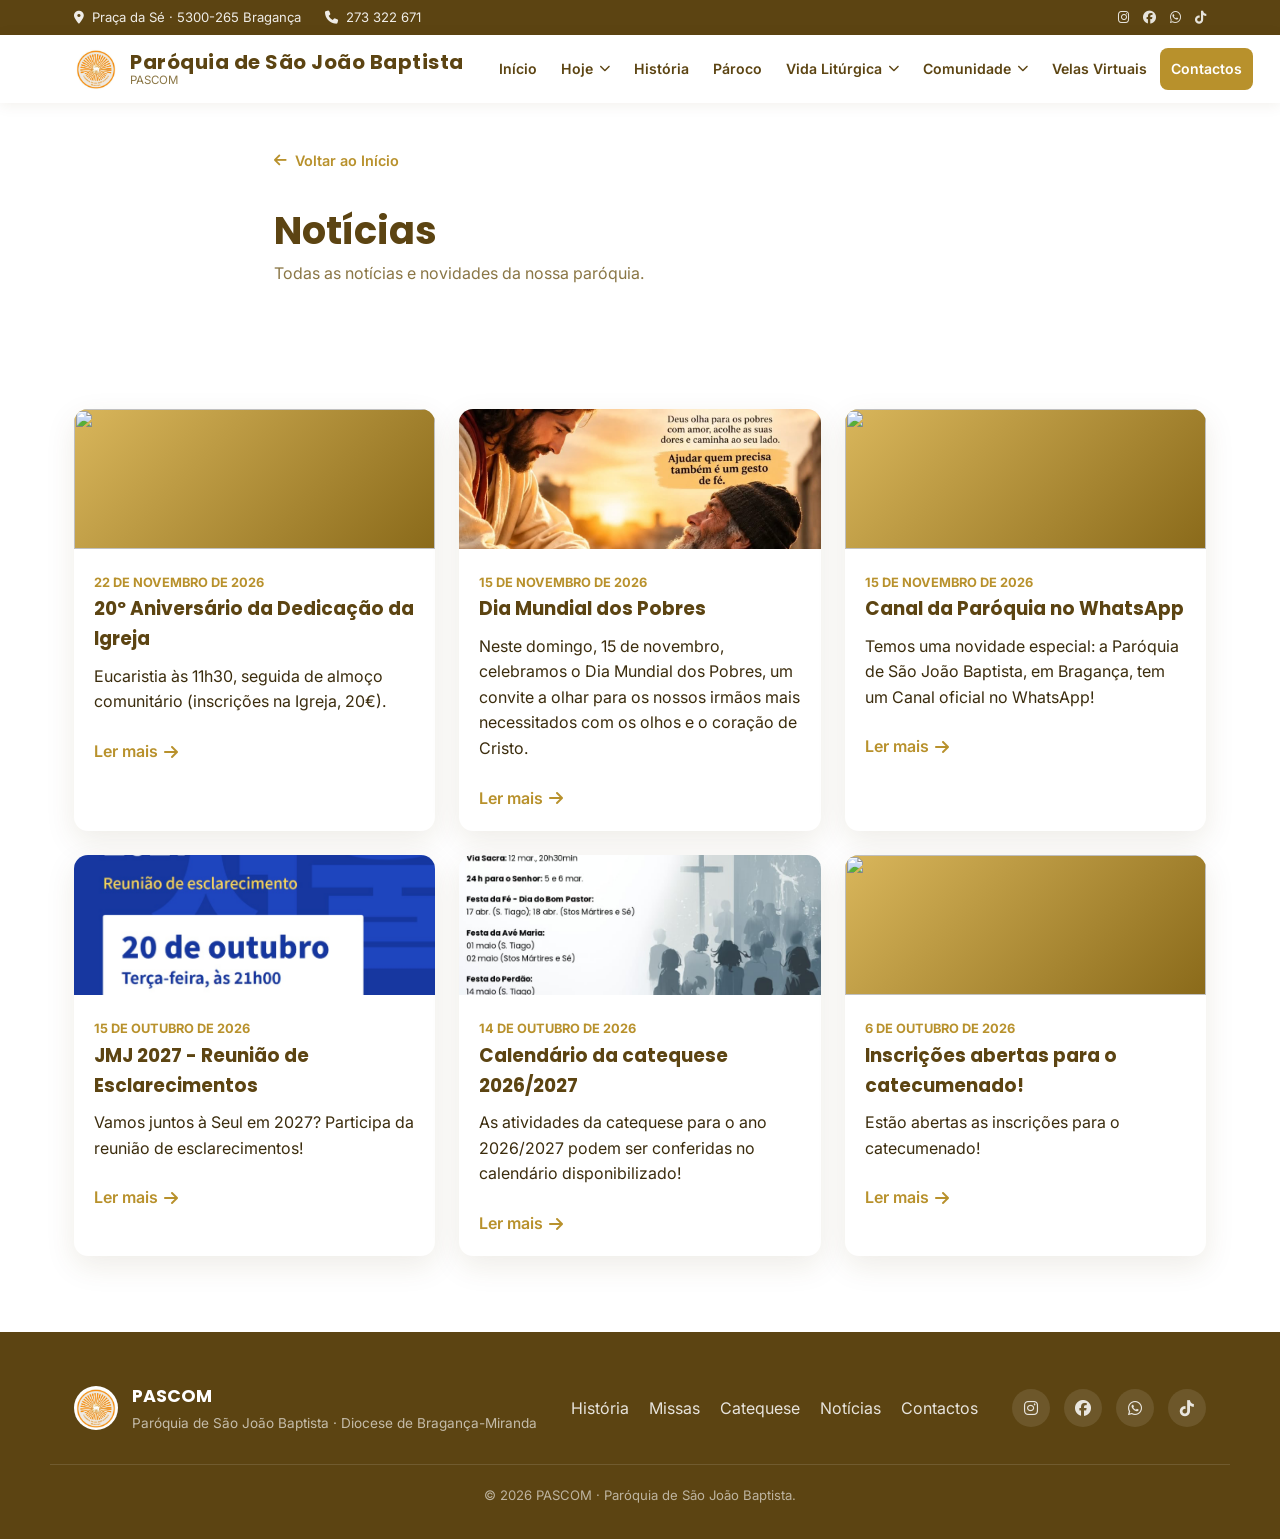
==== noticias/index.html @ c81cc179 "Publicar notícias" ====
<!DOCTYPE html>
<html lang="pt-PT">
<head>
<meta charset="UTF-8">
<meta name="viewport" content="width=device-width, initial-scale=1.0">
<title>Notícias &middot; Paróquia de São João Baptista</title>
<meta name="description" content="Todas as notícias e novidades da Paróquia de São João Baptista.">
<link rel="icon" href="../assets/img/logo-paroquia.jpg" type="image/jpeg">
<link rel="preconnect" href="https://fonts.googleapis.com">
<link href="https://fonts.googleapis.com/css2?family=Poppins:wght@500;600;700;800&family=Inter:wght@400;500;600;700&display=swap" rel="stylesheet">
<link rel="stylesheet" href="https://cdnjs.cloudflare.com/ajax/libs/font-awesome/6.5.2/css/all.min.css">
<link rel="stylesheet" href="../css/style.css">
</head>
<body>

<!-- ================= TOPBAR ================= -->
<div class="topbar">
  <div class="container topbar-inner">
    <div class="topbar-info">
      <span><i class="fa-solid fa-location-dot"></i> Praça da Sé &middot; 5300-265 Bragança</span>
      <span><i class="fa-solid fa-phone"></i> 273 322 671</span>
    </div>
    <div class="topbar-social">
      <a href="https://www.instagram.com/paroquiasaojoaobaptista.bgc/" aria-label="Instagram" title="Instagram" target="_blank" rel="noopener"><i class="fa-brands fa-instagram"></i></a>
      <a href="https://www.facebook.com/profile.php?id=61593665807246&locale=pt_PT" aria-label="Facebook" title="Facebook" target="_blank" rel="noopener"><i class="fa-brands fa-facebook"></i></a>
      <a href="https://whatsapp.com/channel/0029Vb9Nv37ICVftdDiWzw2h" aria-label="Comunidade de WhatsApp" title="Comunidade de WhatsApp" target="_blank" rel="noopener"><i class="fa-brands fa-whatsapp"></i></a>
      <a href="#" aria-label="TikTok" title="TikTok"><i class="fa-brands fa-tiktok"></i></a>
    </div>
  </div>
</div>

<!-- ================= HEADER / NAV ================= -->
<header class="site-header" id="siteHeader">
  <div class="container header-inner">
    <a href="../index.html#inicio" class="brand">
      <span class="brand-badge"><img src="../assets/img/logo-paroquia.jpg" alt="Logótipo da PASCOM São João Baptista"></span>
      <span class="brand-text">
        <strong>Paróquia de São João Baptista</strong>
        <small>PASCOM</small>
      </span>
    </a>

    <button class="nav-toggle" id="navToggle" aria-label="Abrir menu" aria-expanded="false">
      <span></span><span></span><span></span>
    </button>

    <nav class="main-nav" id="mainNav">
      <button class="nav-close" id="navClose" aria-label="Fechar menu"><i class="fa-solid fa-xmark"></i></button>
      <ul>
        <li><a href="../index.html#inicio" class="nav-link">Início</a></li>
        <li class="has-dropdown">
          <a href="../index.html#evangelho" class="nav-link">Hoje <i class="fa-solid fa-chevron-down"></i></a>
          <ul class="dropdown">
            <li><a href="../index.html#evangelho">Evangelho do Dia</a></li>
            <li><a href="../index.html#santo">Santo do Dia</a></li>
            <li><a href="../index.html#agenda">Agenda Paroquial</a></li>
          </ul>
        </li>
        <li><a href="../index.html#historia" class="nav-link">História</a></li>
        <li><a href="../index.html#paroco" class="nav-link">Pároco</a></li>
        <li class="has-dropdown">
          <a href="../index.html#missas" class="nav-link">Vida Litúrgica <i class="fa-solid fa-chevron-down"></i></a>
          <ul class="dropdown">
            <li><a href="../index.html#missas">Horário das Missas</a></li>
            <li><a href="../index.html#confissoes">Confissões</a></li>
            <li><a href="../index.html#adoracao">Dias de Adoração</a></li>
          </ul>
        </li>
        <li class="has-dropdown">
          <a href="../index.html#comunidade" class="nav-link">Comunidade <i class="fa-solid fa-chevron-down"></i></a>
          <ul class="dropdown">
            <li><a href="../index.html#catequese">Catequese</a></li>
            <li><a href="../index.html#grupos">Grupos e Ordens</a></li>
            <li><a href="../index.html#noticias">Notícias</a></li>
            <li><a href="../index.html#galeria">Galeria</a></li>
          </ul>
        </li>
        <li><a href="../index.html#velas" class="nav-link">Velas Virtuais</a></li>
        <li><a href="../index.html#contactos" class="nav-link nav-cta">Contactos</a></li>
      </ul>
    </nav>
  </div>
</header>

<main>
<article class="article-header">
  <div class="container narrow">
    <a href="../index.html#noticias" class="article-back"><i class="fa-solid fa-arrow-left"></i> Voltar ao Início</a>
    <h1 class="article-title">Notícias</h1>
    <p class="muted">Todas as notícias e novidades da nossa paróquia.</p>
  </div>
</article>

<section class="section">
  <div class="container">
    <div class="news-grid">
      <article class="news-card">
        <div class="news-thumb"><img src="img/2026-11-22-20o-aniversario-da-dedicacao-da-igreja-1.png" alt="" loading="lazy"></div>
        <div class="news-body">
          <span class="news-date">22 de novembro de 2026</span>
          <h3>20º Aniversário da Dedicação da Igreja</h3>
          <p>Eucaristia às 11h30, seguida de almoço comunitário (inscrições na Igreja, 20€).</p>
          <a href="2026-11-22-20o-aniversario-da-dedicacao-da-igreja.html" class="news-link">Ler mais <i class="fa-solid fa-arrow-right"></i></a>
        </div>
      </article>
      <article class="news-card">
        <div class="news-thumb"><img src="img/2026-11-15-dia-mundial-dos-pobres-1.png" alt="" loading="lazy"></div>
        <div class="news-body">
          <span class="news-date">15 de novembro de 2026</span>
          <h3>Dia Mundial dos Pobres</h3>
          <p>Neste domingo, 15 de novembro, celebramos o Dia Mundial dos Pobres, um convite a olhar para os nossos irmãos mais necessitados com os olhos e o coração de Cristo.</p>
          <a href="2026-11-15-dia-mundial-dos-pobres.html" class="news-link">Ler mais <i class="fa-solid fa-arrow-right"></i></a>
        </div>
      </article>
      <article class="news-card">
        <div class="news-thumb"><img src="img/2026-11-15-canal-da-paroquia-no-whatsapp-1.png" alt="" loading="lazy"></div>
        <div class="news-body">
          <span class="news-date">15 de novembro de 2026</span>
          <h3>Canal da Paróquia no WhatsApp</h3>
          <p>Temos uma novidade especial: a Paróquia de São João Baptista, em Bragança, tem um Canal oficial no WhatsApp!</p>
          <a href="2026-11-15-canal-da-paroquia-no-whatsapp.html" class="news-link">Ler mais <i class="fa-solid fa-arrow-right"></i></a>
        </div>
      </article>
      <article class="news-card">
        <div class="news-thumb"><img src="img/2026-10-15-jmj-2027-reuniao-de-esclarecimentos-1.png" alt="" loading="lazy"></div>
        <div class="news-body">
          <span class="news-date">15 de outubro de 2026</span>
          <h3>JMJ 2027 - Reunião de Esclarecimentos</h3>
          <p>Vamos juntos à Seul em 2027? Participa da reunião de esclarecimentos!</p>
          <a href="2026-10-15-jmj-2027-reuniao-de-esclarecimentos.html" class="news-link">Ler mais <i class="fa-solid fa-arrow-right"></i></a>
        </div>
      </article>
      <article class="news-card">
        <div class="news-thumb"><img src="img/2026-10-14-calendario-da-catequese-2026-2027-1.png" alt="" loading="lazy"></div>
        <div class="news-body">
          <span class="news-date">14 de outubro de 2026</span>
          <h3>Calendário da catequese 2026/2027</h3>
          <p>As atividades da catequese para o ano 2026/2027 podem ser conferidas no calendário disponibilizado!</p>
          <a href="2026-10-14-calendario-da-catequese-2026-2027.html" class="news-link">Ler mais <i class="fa-solid fa-arrow-right"></i></a>
        </div>
      </article>
      <article class="news-card">
        <div class="news-thumb"><img src="img/2026-10-06-inscricoes-abertas-para-o-catecumenado-1.png" alt="" loading="lazy"></div>
        <div class="news-body">
          <span class="news-date">6 de outubro de 2026</span>
          <h3>Inscrições abertas para o catecumenado!</h3>
          <p>Estão abertas as inscrições para o catecumenado!</p>
          <a href="2026-10-06-inscricoes-abertas-para-o-catecumenado.html" class="news-link">Ler mais <i class="fa-solid fa-arrow-right"></i></a>
        </div>
      </article>
    </div>
  </div>
</section>
</main>

<!-- ================= FOOTER ================= -->
<footer class="site-footer">
  <div class="container footer-inner">
    <div class="footer-brand">
      <span class="brand-badge"><img src="../assets/img/logo-paroquia.jpg" alt="Logótipo da PASCOM São João Baptista"></span>
      <div>
        <strong>PASCOM</strong>
        <p>Paróquia de São João Baptista &middot; Diocese de Bragança-Miranda</p>
      </div>
    </div>
    <div class="footer-links">
      <a href="../index.html#historia">História</a>
      <a href="../index.html#missas">Missas</a>
      <a href="../index.html#catequese">Catequese</a>
      <a href="../index.html#noticias">Notícias</a>
      <a href="../index.html#contactos">Contactos</a>
    </div>
    <div class="footer-social">
      <a href="https://www.instagram.com/paroquiasaojoaobaptista.bgc/" aria-label="Instagram" target="_blank" rel="noopener"><i class="fa-brands fa-instagram"></i></a>
      <a href="https://www.facebook.com/profile.php?id=61593665807246&locale=pt_PT" aria-label="Facebook" target="_blank" rel="noopener"><i class="fa-brands fa-facebook"></i></a>
      <a href="https://whatsapp.com/channel/0029Vb9Nv37ICVftdDiWzw2h" aria-label="Comunidade de WhatsApp" target="_blank" rel="noopener"><i class="fa-brands fa-whatsapp"></i></a>
      <a href="#" aria-label="TikTok"><i class="fa-brands fa-tiktok"></i></a>
    </div>
  </div>
  <div class="footer-bottom">
    <p>&copy; <span id="year"></span> PASCOM &middot; Paróquia de São João Baptista.</p>
  </div>
</footer>

<button id="backToTop" class="back-to-top" aria-label="Voltar ao topo"><i class="fa-solid fa-arrow-up"></i></button>

<script>
  document.getElementById('year').textContent = new Date().getFullYear();

  const navToggle = document.getElementById('navToggle');
  const navClose = document.getElementById('navClose');
  const mainNav = document.getElementById('mainNav');
  navToggle.addEventListener('click', () => {
    const isOpen = mainNav.classList.toggle('open');
    navToggle.setAttribute('aria-expanded', isOpen);
    navToggle.classList.toggle('open', isOpen);
  });
  navClose.addEventListener('click', () => {
    mainNav.classList.remove('open');
    navToggle.classList.remove('open');
    navToggle.setAttribute('aria-expanded', false);
  });
  document.querySelectorAll('.has-dropdown > .nav-link').forEach(link => {
    link.addEventListener('click', (e) => {
      if (window.innerWidth <= 780) {
        e.preventDefault();
        link.parentElement.classList.toggle('open');
      }
    });
  });

  const backToTop = document.getElementById('backToTop');
  window.addEventListener('scroll', () => {
    backToTop.classList.toggle('show', window.scrollY > 500);
  });
  backToTop.addEventListener('click', () => {
    window.scrollTo({ top: 0, behavior: 'smooth' });
  });
</script>
</body>
</html>
---- css/style.css ----
/* =========================================================
   PASCOM · Paróquia de São João Baptista
   Diocese de Bragança-Miranda
   ========================================================= */

:root {
  --gold-900: #5c4412;
  --gold-800: #8a6a1a;
  --gold-600: #b8912c;
  --gold-400: #d9b65b;
  --white: #ffffff;
  --gold-200: #f0dfa8;
  --gold-100: #faf3de;
  --gold-border: #ecdca0;
  --text: #3b2c0d;
  --text-muted: #8a7645;

  --font-heading: 'Poppins', sans-serif;
  --font-body: 'Inter', sans-serif;

  --radius: 14px;
  --shadow: 0 10px 30px rgba(92, 68, 18, 0.10);
}

* { box-sizing: border-box; }

html { scroll-behavior: smooth; }

body {
  margin: 0;
  font-family: var(--font-body);
  color: var(--text);
  background: var(--white);
  line-height: 1.6;
}

h1, h2, h3, h4 {
  font-family: var(--font-heading);
  color: var(--gold-900);
  margin: 0 0 0.5em;
}

p { margin: 0 0 1em; }

a { color: inherit; text-decoration: none; }

img { max-width: 100%; display: block; }

ul { list-style: none; margin: 0; padding: 0; }

.container {
  width: 100%;
  max-width: 1180px;
  margin: 0 auto;
  padding: 0 24px;
}

.container.narrow { max-width: 780px; }

.muted { color: var(--text-muted); }
.muted.small { font-size: 0.85rem; }

/* =============== TOPBAR =============== */
.topbar {
  background: var(--gold-900);
  color: var(--white);
  font-size: 0.82rem;
}
.topbar-inner {
  display: flex;
  justify-content: space-between;
  align-items: center;
  padding: 7px 24px;
  gap: 12px;
  flex-wrap: wrap;
}
.topbar-info { display: flex; gap: 24px; flex-wrap: wrap; opacity: 0.9; }
.topbar-info i { color: var(--white); margin-right: 4px; }
.topbar-social { display: flex; gap: 14px; }
.topbar-social a { color: var(--white); opacity: 0.85; transition: opacity .2s, color .2s; }
.topbar-social a:hover { opacity: 1; color: var(--white); }

/* =============== HEADER / NAV =============== */
.site-header {
  position: sticky;
  top: 0;
  z-index: 500;
  background: var(--white);
  box-shadow: 0 2px 14px rgba(92, 68, 18, 0.08);
}
.header-inner {
  display: flex;
  align-items: center;
  justify-content: space-between;
  gap: 24px;
  padding: 12px 24px;
}
.brand {
  display: flex;
  align-items: center;
  gap: 12px;
  color: var(--gold-900);
}
.brand-badge {
  width: 44px;
  height: 44px;
  border-radius: 50%;
  background: linear-gradient(135deg, var(--gold-800), var(--gold-900));
  color: var(--white);
  display: flex;
  align-items: center;
  justify-content: center;
  font-size: 1.2rem;
  flex-shrink: 0;
  overflow: hidden;
}
.brand-badge img {
  width: 100%;
  height: 100%;
  object-fit: cover;
}
.brand-text { display: flex; flex-direction: column; line-height: 1.15; min-width: 0; }
.brand-text strong { font-family: var(--font-heading); font-size: 1.25rem; letter-spacing: 0.5px; white-space: nowrap; }
.brand-text small { color: var(--text-muted); font-size: 0.72rem; white-space: nowrap; }

.nav-toggle {
  display: none;
  flex-direction: column;
  justify-content: center;
  gap: 5px;
  width: 40px;
  height: 40px;
  background: none;
  border: none;
  cursor: pointer;
}
.nav-toggle span {
  display: block;
  height: 3px;
  width: 100%;
  background: var(--gold-900);
  border-radius: 3px;
  transition: transform .25s, opacity .25s;
}

.nav-close { display: none; }

.main-nav ul {
  display: flex;
  align-items: center;
  gap: 2px;
}
.main-nav > ul > li { position: relative; }
.nav-link {
  display: flex;
  align-items: center;
  gap: 6px;
  padding: 10px 11px;
  font-weight: 600;
  font-size: 0.88rem;
  color: var(--gold-900);
  border-radius: 8px;
  white-space: nowrap;
  transition: background .2s, color .2s;
}
.nav-link:hover, .nav-link.active { background: var(--gold-100); color: var(--gold-600); }
.nav-link.nav-cta {
  background: var(--gold-600);
  color: var(--white);
}
.nav-link.nav-cta:hover { background: var(--gold-800); }
.nav-link i.fa-chevron-down { font-size: 0.7rem; }

.has-dropdown .dropdown {
  position: absolute;
  top: calc(100% + 6px);
  left: 0;
  background: var(--white);
  border: 1px solid var(--gold-border);
  border-radius: 10px;
  box-shadow: var(--shadow);
  min-width: 220px;
  padding: 8px;
  opacity: 0;
  visibility: hidden;
  transform: translateY(8px);
  transition: opacity .2s, transform .2s, visibility .2s;
}
.has-dropdown:hover .dropdown,
.has-dropdown:focus-within .dropdown {
  opacity: 1;
  visibility: visible;
  transform: translateY(0);
}
.dropdown li a {
  display: block;
  padding: 9px 12px;
  border-radius: 7px;
  font-size: 0.9rem;
  color: var(--text);
}
.dropdown li a:hover { background: var(--gold-100); color: var(--gold-600); }

/* =============== BUTTONS =============== */
.btn {
  display: inline-flex;
  align-items: center;
  gap: 8px;
  padding: 12px 22px;
  border-radius: 30px;
  font-weight: 600;
  font-size: 0.95rem;
  border: 2px solid transparent;
  cursor: pointer;
  transition: transform .15s, background .2s, color .2s, box-shadow .2s;
}
.btn:hover { transform: translateY(-2px); }
.btn-yellow { background: var(--white); color: var(--gold-900); }
.btn-yellow:hover { background: var(--gold-200); box-shadow: 0 8px 20px rgba(184,145,44,.4); }
.btn-blue { background: var(--gold-800); color: var(--white); }
.btn-blue:hover { background: var(--gold-900); box-shadow: 0 8px 20px rgba(138,106,26,.35); }
.btn-outline { background: transparent; border-color: rgba(255,255,255,.8); color: var(--white); }
.btn-outline:hover { background: rgba(255,255,255,.15); }

/* =============== HERO =============== */
.hero {
  position: relative;
  background: linear-gradient(160deg, var(--gold-900) 0%, var(--gold-800) 55%, var(--gold-600) 100%);
  color: var(--white);
  padding: 56px 0 60px;
  overflow: hidden;
}
.hero-slideshow {
  position: absolute;
  inset: 0;
  z-index: 0;
}
.hero-slide {
  position: absolute;
  inset: 0;
  background-size: cover;
  background-position: center;
  opacity: 0;
  transition: opacity 2.2s ease;
}
.hero-slide.active { opacity: 1; }
.hero-bg {
  position: absolute;
  inset: 0;
  z-index: 1;
  background:
    linear-gradient(160deg, rgba(92,68,18,0.88) 0%, rgba(138,106,26,0.72) 55%, rgba(184,145,44,0.55) 100%),
    radial-gradient(circle at 85% 15%, rgba(255,255,255,0.2), transparent 45%),
    radial-gradient(circle at 10% 90%, rgba(255,255,255,0.06), transparent 40%);
  pointer-events: none;
}
.hero-inner { position: relative; z-index: 2; text-align: center; }
.hero-photo-credit {
  position: absolute;
  z-index: 2;
  right: 14px;
  bottom: 8px;
  margin: 0;
  font-size: 0.68rem;
  line-height: 1.3;
  color: rgba(255,255,255,0.65);
  max-width: 90%;
  text-align: right;
}
.hero-photo-credit a { color: rgba(255,255,255,0.8); }
@media (prefers-reduced-motion: reduce) {
  .hero-slide { transition: none; }
}
@media (max-width: 640px) {
  .hero-photo-credit { right: 10px; left: 10px; max-width: none; font-size: 0.62rem; }
}
@media (max-width: 480px) {
  .brand-text strong { font-size: 1rem; }
  .brand-text small { font-size: 0.62rem; }
}
@media (max-width: 400px) {
  .brand-text strong { font-size: 0.88rem; }
}
.hero-kicker {
  display: inline-flex;
  align-items: center;
  gap: 8px;
  background: rgba(255,255,255,0.12);
  padding: 6px 16px;
  border-radius: 30px;
  font-size: 0.85rem;
  font-weight: 600;
  letter-spacing: 0.5px;
  color: var(--white);
  margin-bottom: 18px;
}
.hero h1 {
  color: var(--white);
  font-size: clamp(2rem, 5vw, 3.2rem);
  margin-bottom: 34px;
}
.hero-actions {
  display: flex;
  gap: 16px;
  justify-content: center;
  flex-wrap: wrap;
  margin-bottom: 50px;
}

.quick-grid {
  display: grid;
  grid-template-columns: repeat(4, 1fr);
  gap: 14px;
  max-width: 820px;
  margin: 0 auto;
}
.quick-item {
  background: rgba(255,255,255,0.08);
  border: 1px solid rgba(255,255,255,0.18);
  border-radius: var(--radius);
  padding: 18px 8px;
  display: flex;
  flex-direction: column;
  align-items: center;
  gap: 10px;
  color: var(--white);
  font-size: 0.85rem;
  font-weight: 600;
  transition: background .2s, transform .2s;
}
.quick-item:hover { background: rgba(255,255,255,0.18); transform: translateY(-4px); }
.quick-icon {
  width: 46px;
  height: 46px;
  border-radius: 50%;
  background: var(--white);
  color: var(--gold-900);
  display: flex;
  align-items: center;
  justify-content: center;
  font-size: 1.1rem;
}

/* =============== PATRONO =============== */
.patrono {
  background: var(--white);
  padding: 70px 0;
  border-bottom: 1px solid var(--gold-border);
}
.patrono-inner {
  display: grid;
  grid-template-columns: 220px 1fr;
  gap: 48px;
  align-items: center;
}
.patrono-frame {
  width: 200px;
  height: 200px;
  border-radius: 50%;
  margin: 0 auto;
  background: linear-gradient(160deg, var(--white), var(--gold-200));
  display: flex;
  align-items: center;
  justify-content: center;
  font-size: 4rem;
  color: var(--gold-900);
  box-shadow: 0 16px 30px rgba(184,145,44,0.35);
  border: 6px solid var(--white);
  outline: 3px solid var(--gold-800);
}
.patrono-dates { color: var(--text-muted); font-weight: 600; margin-bottom: 14px; }
.patrono blockquote {
  margin: 18px 0;
  padding: 14px 20px;
  border-left: 4px solid var(--gold-600);
  background: var(--gold-100);
  border-radius: 0 10px 10px 0;
  font-style: italic;
  color: var(--gold-900);
  font-weight: 600;
}
.patrono-note { color: var(--text-muted); font-size: 0.95rem; }

/* =============== SECTIONS =============== */
.section { padding: 76px 0; }
.section-alt { background: var(--gold-100); }
.section-kicker {
  color: var(--gold-600);
  font-weight: 700;
  letter-spacing: 0.5px;
  text-transform: uppercase;
  font-size: 0.8rem;
  margin-bottom: 6px;
}
.section-title {
  display: flex;
  align-items: center;
  gap: 12px;
  font-size: clamp(1.5rem, 3vw, 2rem);
  margin-bottom: 24px;
}
.icon-title {
  width: 48px;
  height: 48px;
  border-radius: 12px;
  background: var(--gold-800);
  color: var(--white);
  display: flex;
  align-items: center;
  justify-content: center;
  font-size: 1.3rem;
  flex-shrink: 0;
}

.two-col {
  display: grid;
  grid-template-columns: 1.2fr 1fr;
  gap: 48px;
}
.two-col-historia { grid-template-columns: 1fr 1.1fr; align-items: center; }

.historia-intro p {
  font-size: 1.05rem;
  line-height: 1.7;
  margin: 0;
}

/* Timeline */
.timeline {
  list-style: none;
  border-left: 3px solid var(--gold-400);
  padding-left: 28px;
  display: flex;
  flex-direction: column;
  gap: 20px;
}
.timeline li {
  position: relative;
  background: var(--white);
  border: 1px solid var(--gold-border);
  border-radius: 12px;
  padding: 16px 20px;
  box-shadow: 0 2px 10px rgba(92,68,18,.06);
}
.timeline-dot {
  position: absolute;
  left: -41px;
  top: 50%;
  transform: translateY(-50%);
  width: 30px;
  height: 30px;
  border-radius: 50%;
  background: var(--gold-800);
  color: var(--white);
  display: flex;
  align-items: center;
  justify-content: center;
  font-size: 0.8rem;
  border: 3px solid var(--white);
  box-shadow: 0 0 0 3px var(--gold-200);
}
.timeline-year {
  display: block;
  font-weight: 700;
  color: var(--gold-900);
  font-family: var(--font-heading);
  font-size: 1.05rem;
  margin-bottom: 2px;
}
.timeline li p { margin: 0; color: var(--text-muted); }

/* Priest card */
.priest-card {
  display: flex;
  gap: 32px;
  background: var(--white);
  border-radius: var(--radius);
  padding: 32px;
  box-shadow: var(--shadow);
  align-items: flex-start;
}
.priest-photo {
  width: 130px;
  height: 130px;
  flex-shrink: 0;
  border-radius: 50%;
  background: linear-gradient(160deg, var(--gold-800), var(--gold-900));
  color: var(--white);
  display: flex;
  align-items: center;
  justify-content: center;
  font-size: 3rem;
}
.priest-role { color: var(--gold-600); font-weight: 600; margin-bottom: 10px; }
.priest-contacts { display: flex; flex-direction: column; gap: 6px; }
.priest-contacts i { color: var(--gold-600); margin-right: 8px; }

/* Daily cards (Evangelho / Santo) */
.daily-card {
  background: var(--white);
  border: 1px solid var(--gold-border);
  border-radius: var(--radius);
  padding: 32px;
  box-shadow: var(--shadow);
  text-align: center;
}
.daily-date {
  display: inline-block;
  background: var(--gold-800);
  color: var(--white);
  font-weight: 700;
  padding: 8px 20px;
  border-radius: 30px;
  margin-bottom: 18px;
  text-transform: capitalize;
}
.daily-placeholder { font-size: 1.05rem; }
.daily-liturgical-time {
  color: var(--text-muted);
  font-size: 0.9rem;
  font-style: italic;
  margin-bottom: 4px;
}
.daily-citation {
  font-family: var(--font-heading);
  font-weight: 700;
  color: var(--gold-800);
  margin-bottom: 16px;
}
.daily-text {
  text-align: left;
  font-size: 1.02rem;
}
.daily-text p { margin-bottom: 0.9em; }
.daily-text p:last-child { margin-bottom: 0; }
.daily-saint-name {
  font-family: var(--font-heading);
  font-weight: 700;
  font-size: 1.2rem;
  color: var(--gold-800);
}

/* Tabs (Missas) */
.tab-buttons {
  display: flex;
  gap: 8px;
  flex-wrap: wrap;
  margin-bottom: 24px;
}
.tab-btn {
  background: var(--white);
  border: 2px solid var(--gold-border);
  border-radius: 30px;
  padding: 10px 20px;
  font-weight: 600;
  font-family: var(--font-body);
  cursor: pointer;
  color: var(--text);
  transition: all .2s;
}
.tab-btn:hover { border-color: var(--gold-400); }
.tab-btn.active { background: var(--gold-800); border-color: var(--gold-800); color: var(--white); }
.tab-panel { display: none; }
.tab-panel.active { display: block; animation: fadeIn .3s; }

.schedule-list { display: flex; flex-direction: column; gap: 14px; }
.schedule-list li {
  background: var(--white);
  border-radius: 10px;
  padding: 16px 20px;
  box-shadow: var(--shadow);
  display: flex;
  align-items: center;
  gap: 12px;
}
.schedule-list i { color: var(--gold-600); }

/* Info card rows (Confissões / Adoração) — carrossel */
.info-card {
  background: var(--white);
  border-radius: var(--radius);
  padding: 28px;
  box-shadow: var(--shadow);
  text-align: center;
  border-top: 4px solid var(--gold-600);
  transition: transform .2s;
}
.info-card:hover { transform: translateY(-6px); }
.info-card i { font-size: 1.8rem; color: var(--gold-800); margin-bottom: 12px; }

/* Accordion (Catequese) */
.accordion { display: flex; flex-direction: column; gap: 10px; margin-top: 24px; }
.accordion-item {
  background: var(--white);
  border: 1px solid var(--gold-border);
  border-radius: 10px;
  overflow: hidden;
}
.accordion-header {
  width: 100%;
  text-align: left;
  background: none;
  border: none;
  padding: 18px 20px;
  font-family: var(--font-heading);
  font-weight: 600;
  font-size: 1rem;
  color: var(--gold-900);
  cursor: pointer;
  display: flex;
  justify-content: space-between;
  align-items: center;
}
.accordion-header i { transition: transform .25s; color: var(--gold-600); }
.accordion-item.open .accordion-header i { transform: rotate(180deg); }
.accordion-body {
  max-height: 0;
  overflow: hidden;
  transition: max-height .3s ease, padding .3s ease;
  padding: 0 20px;
}
.accordion-item.open .accordion-body { max-height: 240px; padding: 0 20px 18px; }

/* Agenda */
.agenda-list { display: flex; flex-direction: column; gap: 16px; }
.agenda-item {
  display: flex;
  gap: 20px;
  background: var(--white);
  border-radius: var(--radius);
  padding: 20px;
  box-shadow: var(--shadow);
  align-items: center;
}
.agenda-date {
  flex-shrink: 0;
  width: 72px;
  height: 72px;
  border-radius: 12px;
  background: var(--gold-800);
  color: var(--white);
  display: flex;
  flex-direction: column;
  align-items: center;
  justify-content: center;
}
.agenda-date .day { font-size: 1.5rem; font-weight: 800; font-family: var(--font-heading); }
.agenda-date .month { font-size: 0.75rem; text-transform: uppercase; color: var(--gold-200); font-weight: 700; }

/* News */
.news-grid {
  display: grid;
  grid-template-columns: repeat(3, 1fr);
  gap: 24px;
}
.news-card {
  background: var(--white);
  border-radius: var(--radius);
  overflow: hidden;
  box-shadow: var(--shadow);
  transition: transform .2s;
}
.news-card:hover { transform: translateY(-6px); }
.news-thumb {
  height: 140px;
  background: linear-gradient(135deg, var(--gold-400), var(--gold-800));
  color: rgba(255,255,255,0.6);
  display: flex;
  align-items: center;
  justify-content: center;
  font-size: 2.4rem;
}
.news-thumb img { width: 100%; height: 100%; object-fit: cover; }
.news-body { padding: 20px; }
.news-date { color: var(--gold-600); font-weight: 700; font-size: 0.8rem; text-transform: uppercase; }
.news-link { color: var(--gold-600); font-weight: 600; display: inline-flex; align-items: center; gap: 6px; margin-top: 8px; }
.news-link:hover { color: var(--gold-900); }
.news-empty { color: var(--text-muted); grid-column: 1/-1; text-align: center; padding: 20px; }
.news-ver-todas { text-align: center; margin-top: 32px; }

/* Article page (secção Notícias, artigo completo) */
.article-header { padding: 44px 0 30px; }
.article-back {
  display: inline-flex;
  align-items: center;
  gap: 8px;
  color: var(--gold-600);
  font-weight: 600;
  font-size: 0.9rem;
  margin-bottom: 18px;
}
.article-back:hover { color: var(--gold-900); }
.article-date { color: var(--gold-600); font-weight: 700; font-size: 0.85rem; text-transform: uppercase; letter-spacing: 0.5px; }
.article-title { font-size: clamp(1.6rem, 4vw, 2.4rem); margin: 10px 0 0; }
.article-cover {
  width: 100%;
  max-height: 420px;
  object-fit: cover;
  border-radius: var(--radius);
  margin: 28px 0;
  box-shadow: var(--shadow);
}
.article-body { font-size: 1.05rem; }
.article-body p { margin: 0 0 1.1em; }
.article-body h2 { font-size: 1.4rem; margin-top: 1.6em; }
.article-body h3 { font-size: 1.15rem; margin-top: 1.4em; }
.article-body ul { list-style: disc; margin: 0 0 1.1em; padding-left: 1.4em; }
.article-body ol { list-style: decimal; margin: 0 0 1.1em; padding-left: 1.4em; }
.article-body li { margin-bottom: 0.4em; }
.article-body li p { margin: 0; }
.article-body a { color: var(--gold-600); text-decoration: underline; }
.article-body a:hover { color: var(--gold-900); }
.article-body img { max-width: 100%; border-radius: 10px; margin: 1em 0; }
.article-body blockquote {
  border-left: 4px solid var(--gold-600);
  margin: 1.4em 0;
  padding: 0.4em 0 0.4em 1.2em;
  color: var(--text-muted);
  font-style: italic;
}

/* Carrosséis (Grupos, Confissões, Adoração) */
.carousel-header-row {
  display: flex;
  align-items: flex-end;
  justify-content: space-between;
  gap: 16px;
  flex-wrap: wrap;
}
.carousel-controls { display: flex; gap: 10px; }
.carousel-btn {
  width: 44px;
  height: 44px;
  border-radius: 50%;
  border: none;
  background: var(--white);
  color: var(--gold-900);
  box-shadow: var(--shadow);
  cursor: pointer;
  font-size: 1rem;
  display: flex;
  align-items: center;
  justify-content: center;
  transition: background .2s, color .2s;
}
.carousel-btn:hover { background: var(--gold-800); color: var(--white); }
.carousel-track {
  display: flex;
  gap: 20px;
  overflow-x: auto;
  scroll-snap-type: x mandatory;
  scroll-behavior: smooth;
  padding-bottom: 8px;
  -webkit-overflow-scrolling: touch;
  scrollbar-width: none;
}
.carousel-track::-webkit-scrollbar { display: none; }
.carousel-item { flex: 0 0 clamp(220px, 28vw, 280px); scroll-snap-align: start; }

.group-card {
  background: var(--white);
  border-radius: var(--radius);
  padding: 26px;
  box-shadow: var(--shadow);
  transition: transform .2s, box-shadow .2s;
}
.group-card:hover { transform: translateY(-5px); box-shadow: 0 16px 34px rgba(92,68,18,0.14); }
.group-card i { font-size: 1.6rem; color: var(--gold-800); background: var(--gold-100); width: 50px; height: 50px; border-radius: 50%; display: flex; align-items: center; justify-content: center; margin-bottom: 14px; }

/* Gallery */
.gallery-grid {
  display: grid;
  grid-template-columns: repeat(3, 1fr);
  gap: 18px;
  margin-bottom: 20px;
}
.gallery-tile {
  position: relative;
  aspect-ratio: 1 / 1;
  border-radius: 12px;
  overflow: hidden;
  background: var(--gold-100);
  padding: 0;
  cursor: pointer;
  border: none;
  transition: transform .2s;
}
.gallery-tile img { width: 100%; height: 100%; object-fit: cover; display: block; }
.gallery-tile:hover { transform: scale(1.04); }
.gallery-tile-badge {
  position: absolute;
  top: 10px;
  right: 10px;
  width: 28px;
  height: 28px;
  border-radius: 50%;
  background: rgba(30,22,8,0.55);
  color: var(--white);
  display: flex;
  align-items: center;
  justify-content: center;
  font-size: 0.85rem;
}
.gallery-empty { color: var(--text-muted); grid-column: 1/-1; text-align: center; padding: 20px; }

.lightbox {
  position: fixed;
  inset: 0;
  background: rgba(30,22,8,0.92);
  display: flex;
  align-items: center;
  justify-content: center;
  z-index: 1000;
  opacity: 0;
  visibility: hidden;
  transition: opacity .25s, visibility .25s;
}
.lightbox.open { opacity: 1; visibility: visible; }
.lightbox-content {
  width: min(94vw, 1100px);
  max-height: 92vh;
  display: flex;
  flex-direction: column;
  align-items: center;
  gap: 14px;
}
.lightbox-content img {
  width: auto;
  max-width: 100%;
  max-height: 82vh;
  object-fit: contain;
  border-radius: 12px;
  background: rgba(0,0,0,0.2);
}
.lightbox-caption { color: var(--white); text-align: center; font-size: 0.95rem; padding: 0 12px; }
.lightbox-dots { display: flex; gap: 6px; }
.lightbox-dot { width: 7px; height: 7px; border-radius: 50%; background: rgba(255,255,255,0.35); }
.lightbox-dot.active { background: var(--white); }
.lightbox-close, .lightbox-prev, .lightbox-next, .lightbox-share {
  position: absolute;
  background: rgba(255,255,255,0.12);
  color: var(--white);
  border: none;
  width: 48px;
  height: 48px;
  border-radius: 50%;
  cursor: pointer;
  font-size: 1.2rem;
  display: flex;
  align-items: center;
  justify-content: center;
  transition: background .2s;
}
.lightbox-close:hover, .lightbox-prev:hover, .lightbox-next:hover, .lightbox-share:hover { background: var(--white); color: var(--gold-900); }
.lightbox-close { top: 24px; right: 24px; }
.lightbox-share { top: 24px; left: 24px; font-size: 1.05rem; }
.lightbox-prev { left: 24px; top: 50%; transform: translateY(-50%); }
.lightbox-next { right: 24px; top: 50%; transform: translateY(-50%); }

/* Velas Virtuais */
.candle-form {
  background: var(--white);
  border-radius: var(--radius);
  padding: 24px;
  box-shadow: var(--shadow);
  display: flex;
  flex-direction: column;
  gap: 14px;
  margin: 24px 0 8px;
}
.form-row { display: flex; }
.form-row input, .form-row textarea {
  width: 100%;
  padding: 12px 16px;
  border-radius: 10px;
  border: 1px solid var(--gold-border);
  font-family: var(--font-body);
  font-size: 0.95rem;
  resize: vertical;
}
.form-row input:focus, .form-row textarea:focus { outline: 2px solid var(--gold-400); }

.candles-grid {
  display: grid;
  grid-template-columns: repeat(auto-fill, minmax(150px, 1fr));
  gap: 16px;
  margin-top: 30px;
}
.candle-item {
  background: var(--gold-900);
  border-radius: 12px;
  padding: 20px 14px;
  text-align: center;
  color: var(--white);
  position: relative;
}
.candle-flame {
  font-size: 1.6rem;
  color: var(--white);
  animation: flicker 1.6s infinite ease-in-out;
  margin-bottom: 8px;
}
.candle-name { font-weight: 700; font-size: 0.9rem; }
.candle-intention { font-size: 0.78rem; color: rgba(255,255,255,0.75); margin: 6px 0 0; }
.candles-empty { color: var(--text-muted); grid-column: 1/-1; text-align: center; padding: 20px; }

@keyframes flicker {
  0%, 100% { transform: scale(1) translateY(0); opacity: 1; }
  50% { transform: scale(1.15) translateY(-2px); opacity: 0.85; }
}
@keyframes fadeIn {
  from { opacity: 0; transform: translateY(6px); }
  to { opacity: 1; transform: translateY(0); }
}

/* Contactos */
.contact-wrap {
  display: grid;
  grid-template-columns: 1fr 1fr;
  gap: 48px;
}
.contact-list { display: flex; flex-direction: column; gap: 16px; margin-bottom: 24px; }
.contact-list i { color: var(--gold-600); margin-right: 10px; width: 20px; }
.social-block p { font-weight: 600; margin-bottom: 10px; }
.social-icons { display: flex; gap: 12px; }
.social-icons a {
  width: 44px;
  height: 44px;
  border-radius: 50%;
  background: var(--gold-800);
  color: var(--white);
  display: flex;
  align-items: center;
  justify-content: center;
  font-size: 1.1rem;
  transition: background .2s, transform .2s;
}
.social-icons a:hover { background: var(--white); color: var(--gold-900); transform: translateY(-3px); }

.contact-form {
  background: var(--white);
  border-radius: var(--radius);
  padding: 28px;
  box-shadow: var(--shadow);
  display: flex;
  flex-direction: column;
  gap: 14px;
}
.form-status { margin-top: 4px; min-height: 1.2em; }
.form-status-success { color: #2f8f5f; font-weight: 600; }
.form-status-error { color: #b3261e; font-weight: 600; }

/* Footer */
.site-footer { background: var(--gold-900); color: rgba(255,255,255,0.85); padding-top: 50px; }
.footer-inner {
  display: flex;
  justify-content: space-between;
  align-items: center;
  flex-wrap: wrap;
  gap: 24px;
  padding-bottom: 30px;
  border-bottom: 1px solid rgba(255,255,255,0.12);
}
.footer-brand { display: flex; align-items: center; gap: 14px; }
.footer-brand strong { font-family: var(--font-heading); color: var(--white); font-size: 1.1rem; }
.footer-brand p { margin: 2px 0 0; font-size: 0.85rem; opacity: 0.75; }
.footer-links { display: flex; gap: 20px; flex-wrap: wrap; }
.footer-links a:hover { color: var(--white); }
.footer-social { display: flex; gap: 14px; }
.footer-social a {
  width: 38px; height: 38px; border-radius: 50%;
  background: rgba(255,255,255,0.1);
  display: flex; align-items: center; justify-content: center;
  transition: background .2s, color .2s;
}
.footer-social a:hover { background: var(--white); color: var(--gold-900); }
.footer-bottom { text-align: center; padding: 20px 0; font-size: 0.82rem; opacity: 0.7; }

/* Back to top */
.back-to-top {
  position: fixed;
  bottom: 26px;
  right: 26px;
  width: 48px;
  height: 48px;
  border-radius: 50%;
  background: var(--gold-600);
  color: var(--white);
  border: none;
  font-size: 1.1rem;
  cursor: pointer;
  box-shadow: var(--shadow);
  opacity: 0;
  visibility: hidden;
  transform: translateY(10px);
  transition: opacity .25s, transform .25s, visibility .25s, background .2s;
  z-index: 400;
}
.back-to-top.show { opacity: 1; visibility: visible; transform: translateY(0); }
.back-to-top:hover { background: var(--gold-800); }

/* =============== RESPONSIVE =============== */
@media (max-width: 960px) {
  .two-col, .contact-wrap { grid-template-columns: 1fr; }
  .patrono-inner { grid-template-columns: 1fr; text-align: center; }
  .news-grid { grid-template-columns: repeat(2, 1fr); }
  .gallery-grid { grid-template-columns: repeat(2, 1fr); }
}

@media (max-width: 780px) {
  .topbar-info { display: none; }
  .nav-toggle { display: flex; }
  .main-nav {
    position: fixed;
    top: 0;
    right: -100%;
    height: 100vh;
    width: min(320px, 85vw);
    background: var(--white);
    box-shadow: -10px 0 30px rgba(0,0,0,0.15);
    padding: 90px 24px 24px;
    transition: right .3s ease;
    overflow-y: auto;
    z-index: 600;
  }
  .main-nav.open { right: 0; }
  .nav-close {
    display: flex;
    align-items: center;
    justify-content: center;
    position: absolute;
    top: 20px;
    right: 20px;
    width: 40px;
    height: 40px;
    background: var(--gold-100);
    color: var(--gold-900);
    border: none;
    border-radius: 50%;
    font-size: 1.1rem;
    cursor: pointer;
  }
  .nav-close:hover { background: var(--gold-200); }
  .main-nav ul { flex-direction: column; align-items: stretch; gap: 4px; }
  .has-dropdown .dropdown {
    position: static;
    opacity: 1;
    visibility: visible;
    transform: none;
    box-shadow: none;
    border: none;
    display: none;
    padding-left: 12px;
  }
  .has-dropdown.open .dropdown { display: block; }
  .quick-grid { grid-template-columns: repeat(2, 1fr); }
  .priest-card { flex-direction: column; text-align: center; }
  .priest-contacts { align-items: center; }
  .news-grid { grid-template-columns: 1fr; }
  .gallery-grid { grid-template-columns: repeat(2, 1fr); }
  .footer-inner { flex-direction: column; text-align: center; }
}
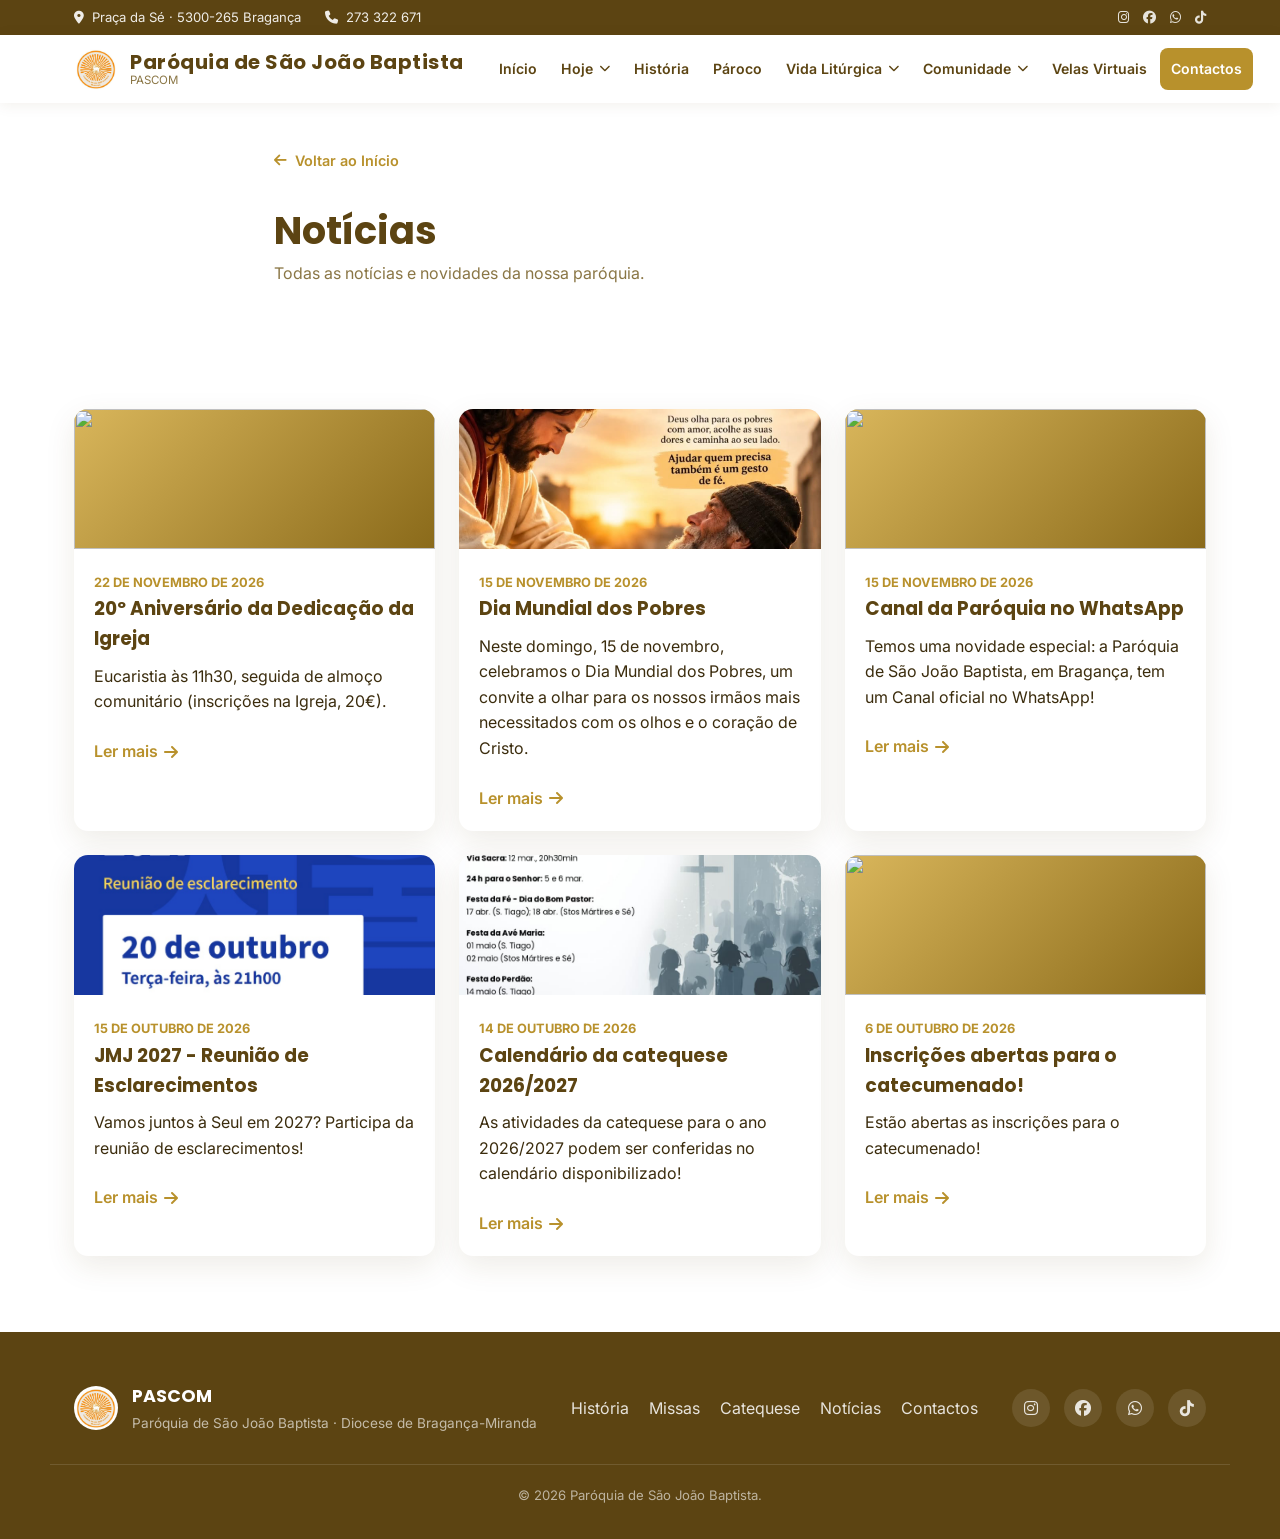
==== commit f5a844c7: "Publicar notícias" ====
--- a/noticias/index.html
+++ b/noticias/index.html
@@ -178,7 +178,7 @@
     </div>
   </div>
   <div class="footer-bottom">
-    <p>&copy; <span id="year"></span> PASCOM &middot; Paróquia de São João Baptista.</p>
+    <p>&copy; <span id="year"></span> Paróquia de São João Baptista.</p>
   </div>
 </footer>
 
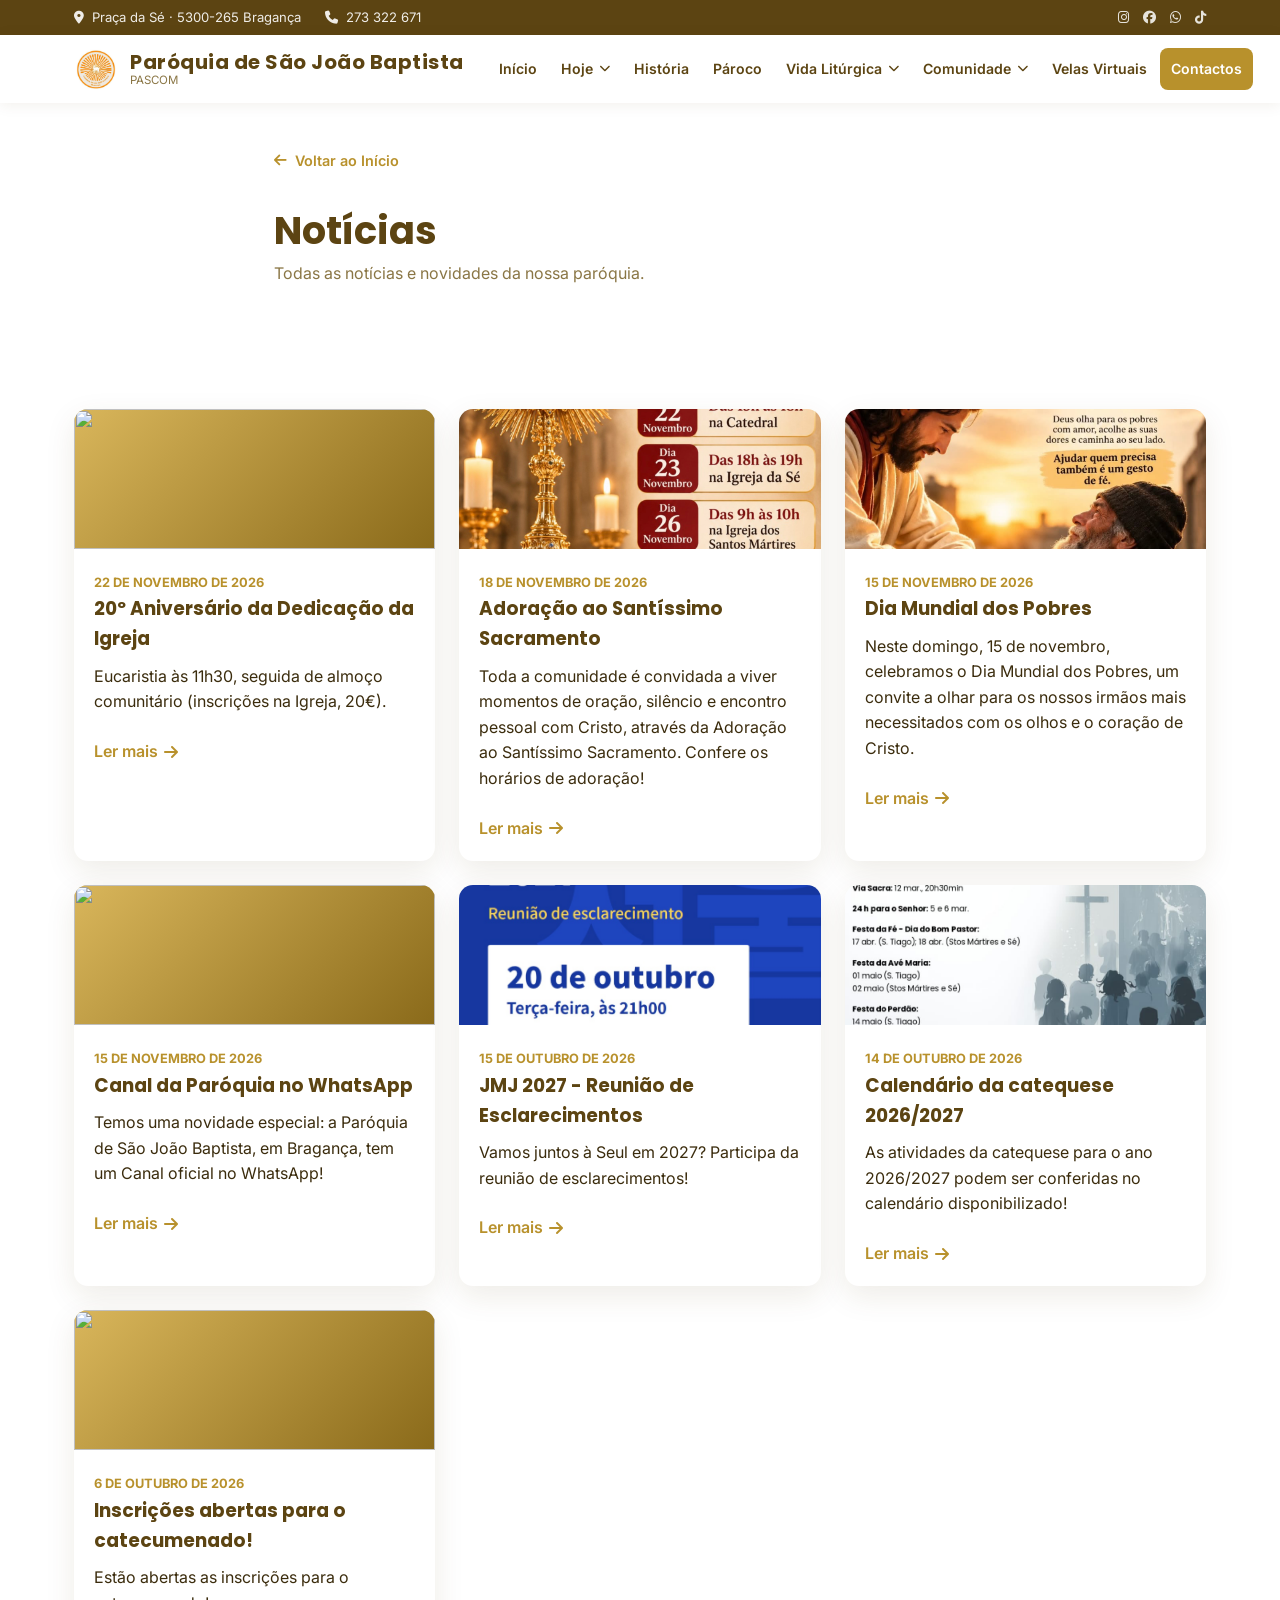
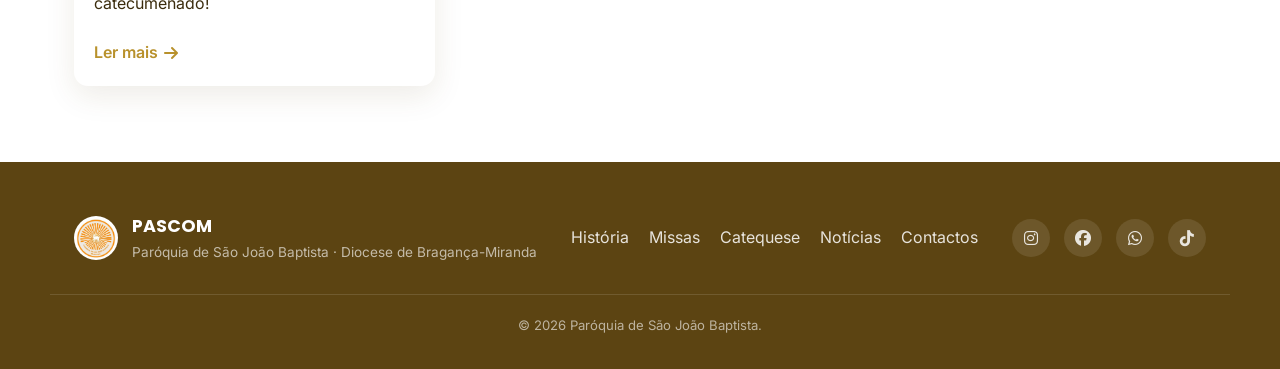
==== commit 32e9e4b7: "Publicar notícias" ====
--- a/noticias/index.html
+++ b/noticias/index.html
@@ -104,6 +104,15 @@
         </div>
       </article>
       <article class="news-card">
+        <div class="news-thumb"><img src="img/2026-11-18-adoracao-ao-santissimo-sacramento-1.jpg" alt="" loading="lazy"></div>
+        <div class="news-body">
+          <span class="news-date">18 de novembro de 2026</span>
+          <h3>Adoração ao Santíssimo Sacramento</h3>
+          <p>Toda a comunidade é convidada a viver momentos de oração, silêncio e encontro pessoal com Cristo, através da Adoração ao Santíssimo Sacramento. Confere os horários de adoração!</p>
+          <a href="2026-11-18-adoracao-ao-santissimo-sacramento.html" class="news-link">Ler mais <i class="fa-solid fa-arrow-right"></i></a>
+        </div>
+      </article>
+      <article class="news-card">
         <div class="news-thumb"><img src="img/2026-11-15-dia-mundial-dos-pobres-1.png" alt="" loading="lazy"></div>
         <div class="news-body">
           <span class="news-date">15 de novembro de 2026</span>
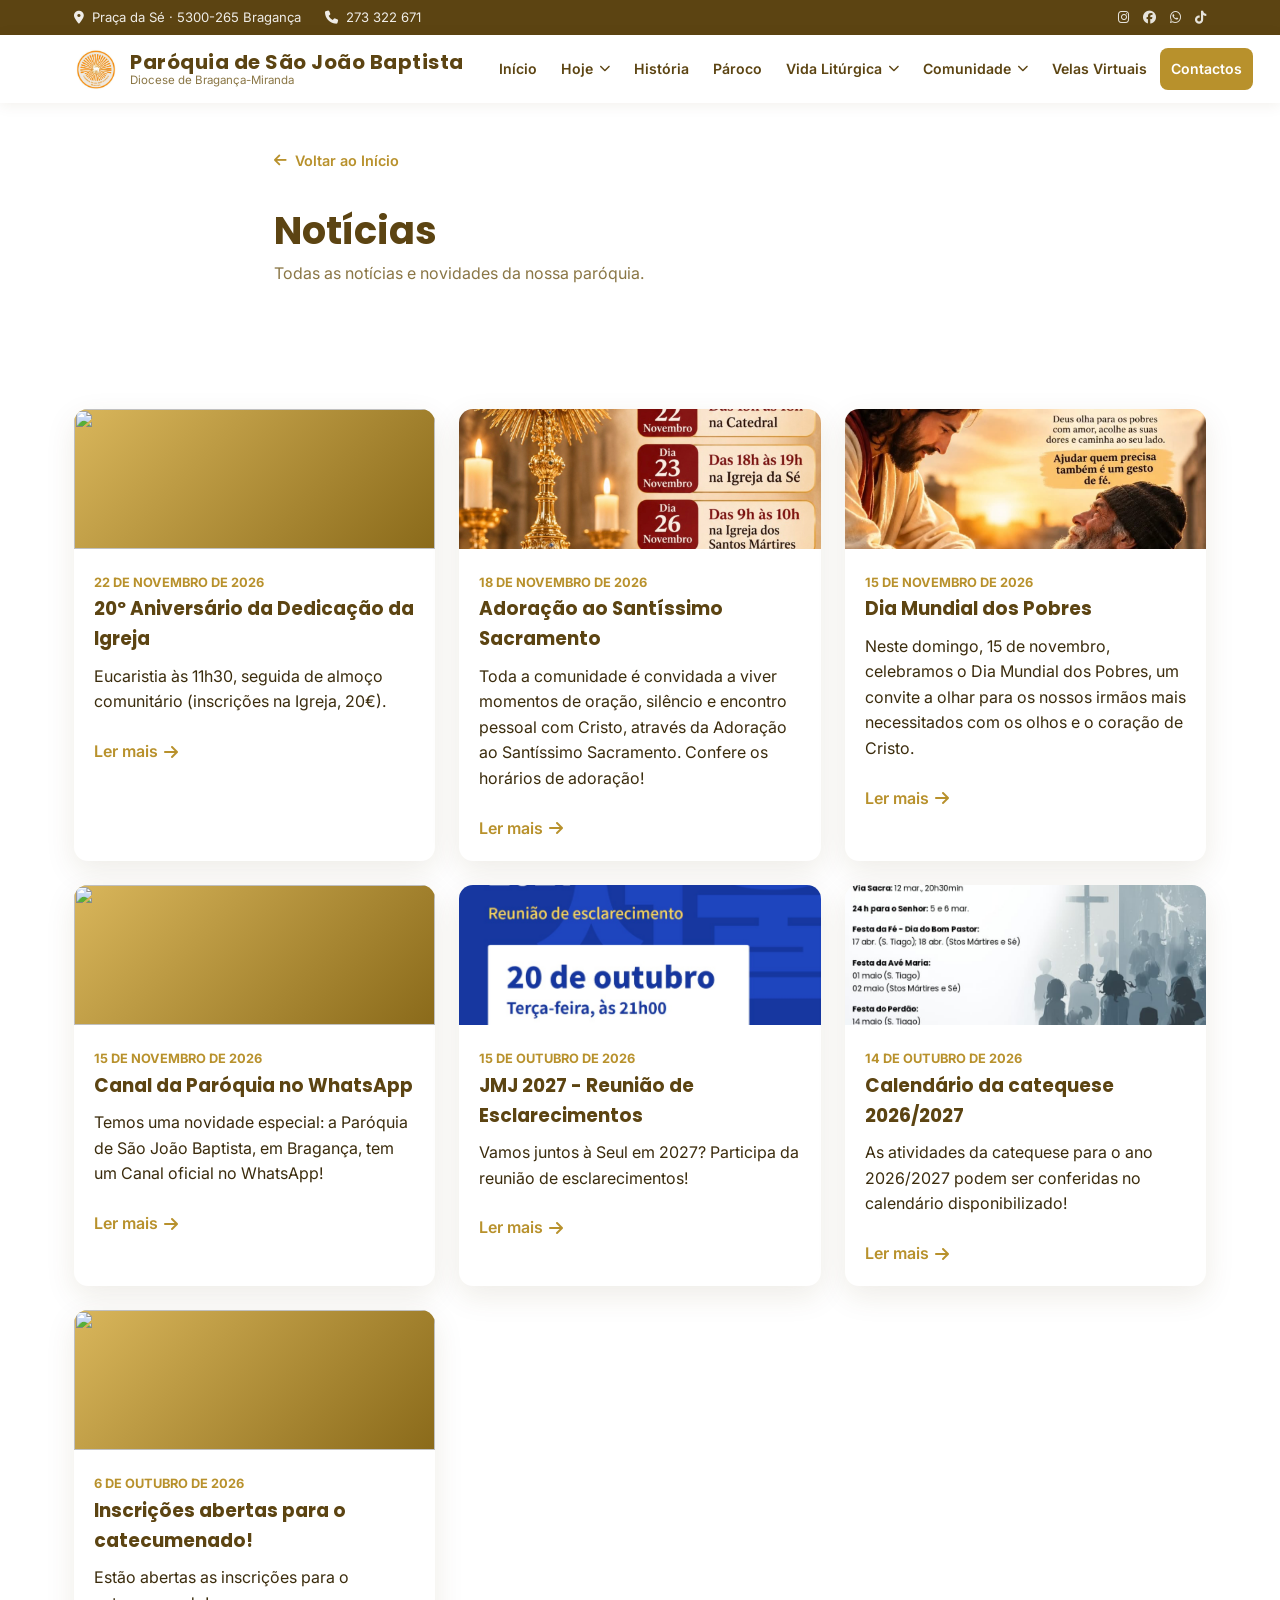
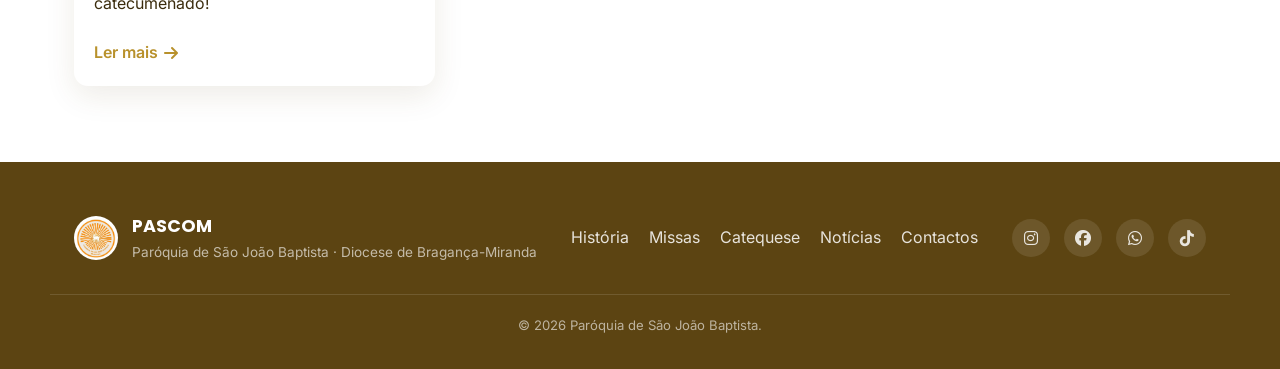
==== commit 4bf5159b: "Publicar notícias" ====
--- a/noticias/index.html
+++ b/noticias/index.html
@@ -36,7 +36,7 @@
       <span class="brand-badge"><img src="../assets/img/logo-paroquia.jpg" alt="Logótipo da PASCOM São João Baptista"></span>
       <span class="brand-text">
         <strong>Paróquia de São João Baptista</strong>
-        <small>PASCOM</small>
+        <small>Diocese de Bragança-Miranda</small>
       </span>
     </a>
 
--- a/css/style.css
+++ b/css/style.css
@@ -172,6 +172,7 @@
 .nav-link i.fa-chevron-down { font-size: 0.7rem; }
 
 .has-dropdown .dropdown {
+  display: block;
   position: absolute;
   top: calc(100% + 6px);
   left: 0;
@@ -198,6 +199,7 @@
   border-radius: 7px;
   font-size: 0.9rem;
   color: var(--text);
+  white-space: nowrap;
 }
 .dropdown li a:hover { background: var(--gold-100); color: var(--gold-600); }
 
@@ -727,7 +729,7 @@
   gap: 16px;
   flex-wrap: wrap;
 }
-.carousel-controls { display: flex; gap: 10px; }
+.carousel-controls { display: flex; gap: 10px; justify-content: center; margin-top: 20px; }
 .carousel-btn {
   width: 44px;
   height: 44px;
@@ -743,7 +745,8 @@
   justify-content: center;
   transition: background .2s, color .2s;
 }
-.carousel-btn:hover { background: var(--gold-800); color: var(--white); }
+.carousel-btn:hover:not(:disabled) { background: var(--gold-800); color: var(--white); }
+.carousel-btn:disabled { opacity: 0.35; cursor: default; box-shadow: none; }
 .carousel-track {
   display: flex;
   gap: 20px;
@@ -1059,4 +1062,11 @@
   .news-grid { grid-template-columns: 1fr; }
   .gallery-grid { grid-template-columns: repeat(2, 1fr); }
   .footer-inner { flex-direction: column; text-align: center; }
-}
+  .schedule-list li {
+    overflow-x: auto;
+    white-space: nowrap;
+    scrollbar-width: none;
+  }
+  .schedule-list li::-webkit-scrollbar { display: none; }
+  .schedule-list li i { flex-shrink: 0; }
+}
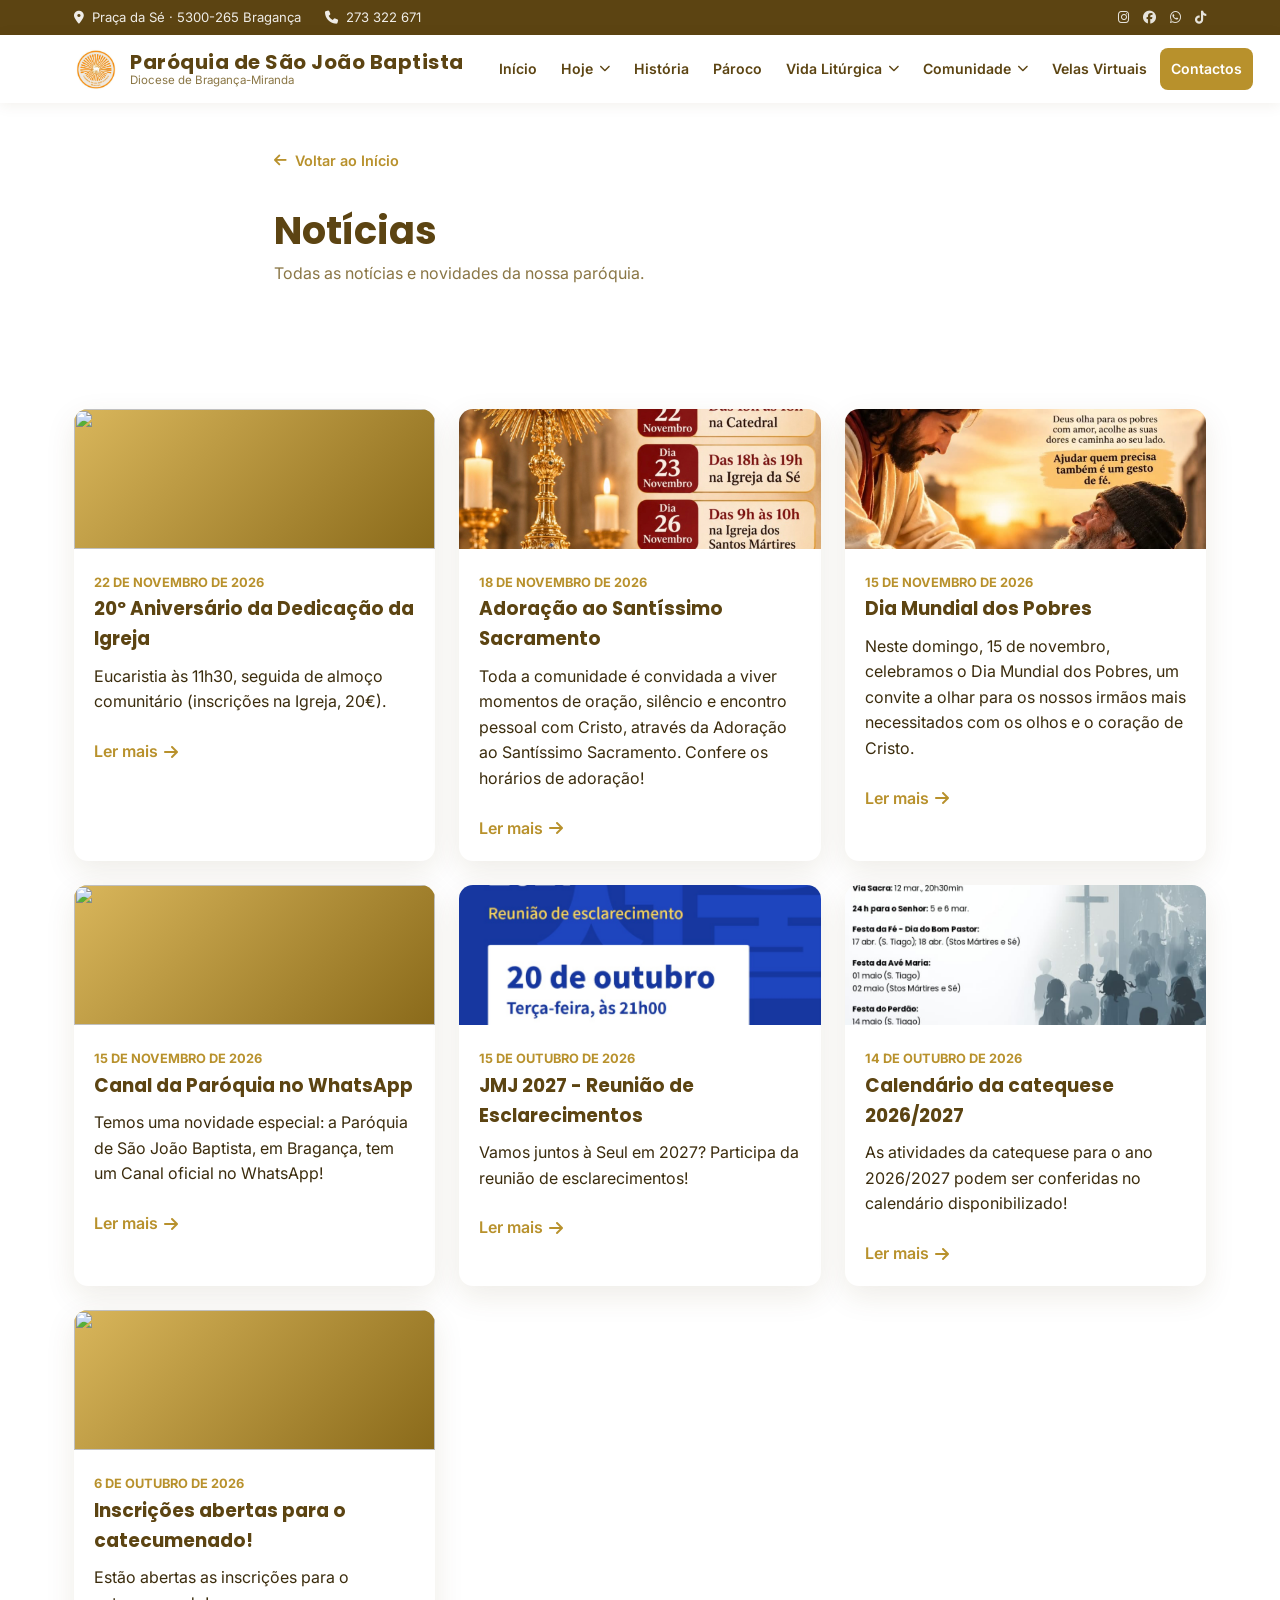
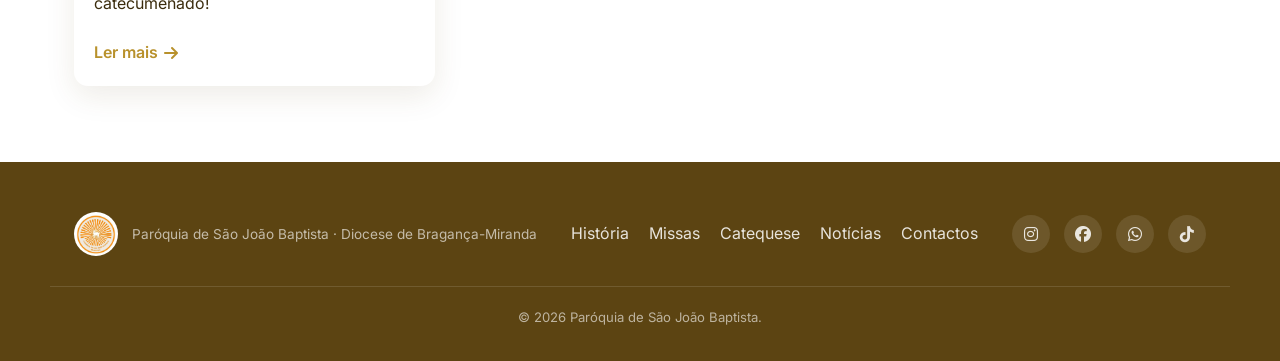
==== commit 16c3a893: "Publicar notícias" ====
--- a/noticias/index.html
+++ b/noticias/index.html
@@ -168,7 +168,6 @@
     <div class="footer-brand">
       <span class="brand-badge"><img src="../assets/img/logo-paroquia.jpg" alt="Logótipo da PASCOM São João Baptista"></span>
       <div>
-        <strong>PASCOM</strong>
         <p>Paróquia de São João Baptista &middot; Diocese de Bragança-Miranda</p>
       </div>
     </div>
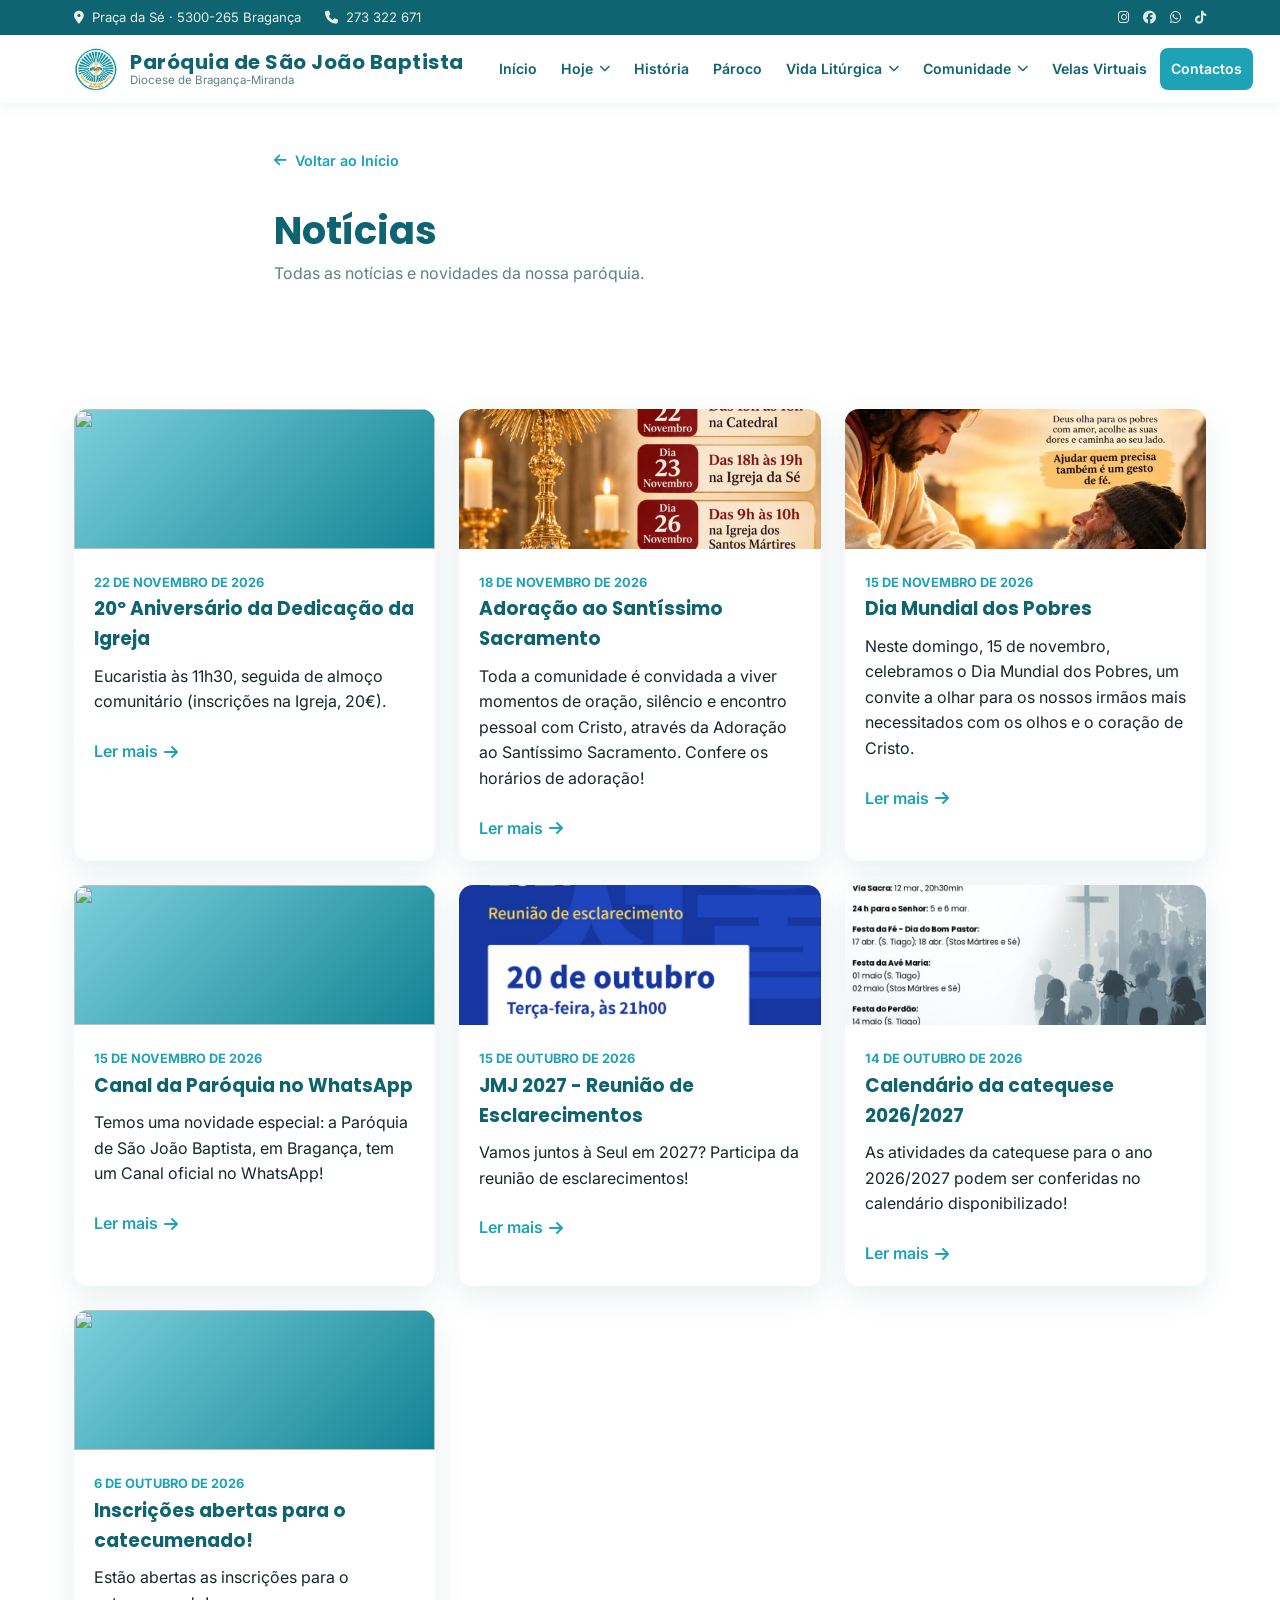
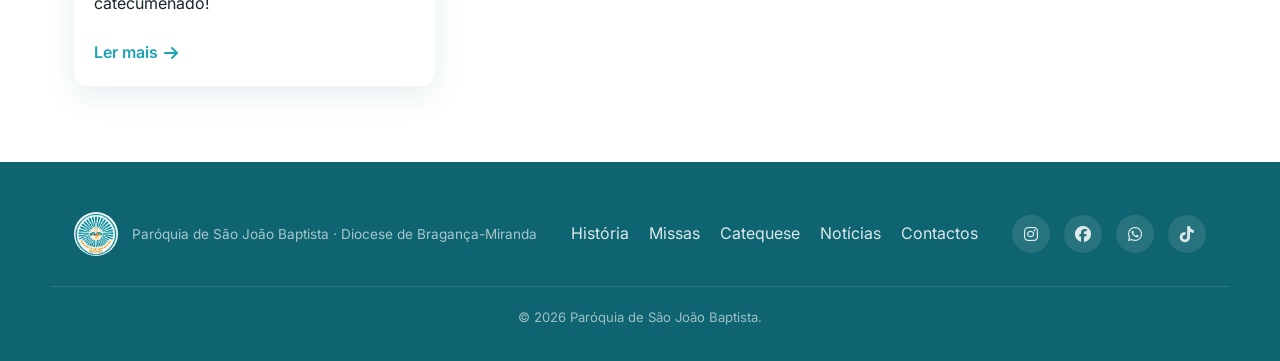
==== commit a89d5576: "Publicar notícias" ====
--- a/noticias/index.html
+++ b/noticias/index.html
@@ -70,7 +70,7 @@
           <a href="../index.html#comunidade" class="nav-link">Comunidade <i class="fa-solid fa-chevron-down"></i></a>
           <ul class="dropdown">
             <li><a href="../index.html#catequese">Catequese</a></li>
-            <li><a href="../index.html#grupos">Grupos e Ordens</a></li>
+            <li><a href="../index.html#grupos">Grupos da Paróquia</a></li>
             <li><a href="../index.html#noticias">Notícias</a></li>
             <li><a href="../index.html#galeria">Galeria</a></li>
           </ul>
--- a/css/style.css
+++ b/css/style.css
@@ -4,22 +4,23 @@
    ========================================================= */
 
 :root {
-  --gold-900: #5c4412;
-  --gold-800: #8a6a1a;
-  --gold-600: #b8912c;
-  --gold-400: #d9b65b;
+  /* Paleta alinhada com o novo logótipo (anel turquesa + destaque dourado) */
+  --gold-900: #0e6470;
+  --gold-800: #128394;
+  --gold-600: #1ea2b6;
+  --gold-400: #7cd0dc;
   --white: #ffffff;
-  --gold-200: #f0dfa8;
-  --gold-100: #faf3de;
-  --gold-border: #ecdca0;
-  --text: #3b2c0d;
-  --text-muted: #8a7645;
+  --gold-200: #cdeef2;
+  --gold-100: #eaf8fa;
+  --gold-border: #cfeef1;
+  --text: #16272a;
+  --text-muted: #5e8186;
 
   --font-heading: 'Poppins', sans-serif;
   --font-body: 'Inter', sans-serif;
 
   --radius: 14px;
-  --shadow: 0 10px 30px rgba(92, 68, 18, 0.10);
+  --shadow: 0 10px 30px rgba(14, 100, 112, 0.10);
 }
 
 * { box-sizing: border-box; }
@@ -86,7 +87,7 @@
   top: 0;
   z-index: 500;
   background: var(--white);
-  box-shadow: 0 2px 14px rgba(92, 68, 18, 0.08);
+  box-shadow: 0 2px 14px rgba(14, 100, 112, 0.08);
 }
 .header-inner {
   display: flex;
@@ -218,9 +219,9 @@
 }
 .btn:hover { transform: translateY(-2px); }
 .btn-yellow { background: var(--white); color: var(--gold-900); }
-.btn-yellow:hover { background: var(--gold-200); box-shadow: 0 8px 20px rgba(184,145,44,.4); }
+.btn-yellow:hover { background: var(--gold-200); box-shadow: 0 8px 20px rgba(30,162,182,.4); }
 .btn-blue { background: var(--gold-800); color: var(--white); }
-.btn-blue:hover { background: var(--gold-900); box-shadow: 0 8px 20px rgba(138,106,26,.35); }
+.btn-blue:hover { background: var(--gold-900); box-shadow: 0 8px 20px rgba(18,131,148,.35); }
 .btn-outline { background: transparent; border-color: rgba(255,255,255,.8); color: var(--white); }
 .btn-outline:hover { background: rgba(255,255,255,.15); }
 
@@ -251,7 +252,7 @@
   inset: 0;
   z-index: 1;
   background:
-    linear-gradient(160deg, rgba(92,68,18,0.88) 0%, rgba(138,106,26,0.72) 55%, rgba(184,145,44,0.55) 100%),
+    linear-gradient(160deg, rgba(14,100,112,0.88) 0%, rgba(18,131,148,0.72) 55%, rgba(30,162,182,0.55) 100%),
     radial-gradient(circle at 85% 15%, rgba(255,255,255,0.2), transparent 45%),
     radial-gradient(circle at 10% 90%, rgba(255,255,255,0.06), transparent 40%);
   pointer-events: none;
@@ -356,17 +357,12 @@
   align-items: center;
 }
 .patrono-frame {
-  width: 200px;
-  height: 200px;
-  border-radius: 50%;
+  display: block;
+  width: 100%;
+  max-width: 220px;
   margin: 0 auto;
-  background: linear-gradient(160deg, var(--white), var(--gold-200));
-  display: flex;
-  align-items: center;
-  justify-content: center;
-  font-size: 4rem;
-  color: var(--gold-900);
-  box-shadow: 0 16px 30px rgba(184,145,44,0.35);
+  border-radius: 20px;
+  box-shadow: 0 16px 30px rgba(30,162,182,0.35);
   border: 6px solid var(--white);
   outline: 3px solid var(--gold-800);
 }
@@ -442,7 +438,7 @@
   border: 1px solid var(--gold-border);
   border-radius: 12px;
   padding: 16px 20px;
-  box-shadow: 0 2px 10px rgba(92,68,18,.06);
+  box-shadow: 0 2px 10px rgba(14,100,112,.06);
 }
 .timeline-dot {
   position: absolute;
@@ -767,7 +763,7 @@
   box-shadow: var(--shadow);
   transition: transform .2s, box-shadow .2s;
 }
-.group-card:hover { transform: translateY(-5px); box-shadow: 0 16px 34px rgba(92,68,18,0.14); }
+.group-card:hover { transform: translateY(-5px); box-shadow: 0 16px 34px rgba(14,100,112,0.14); }
 .group-card i { font-size: 1.6rem; color: var(--gold-800); background: var(--gold-100); width: 50px; height: 50px; border-radius: 50%; display: flex; align-items: center; justify-content: center; margin-bottom: 14px; }
 
 /* Gallery */
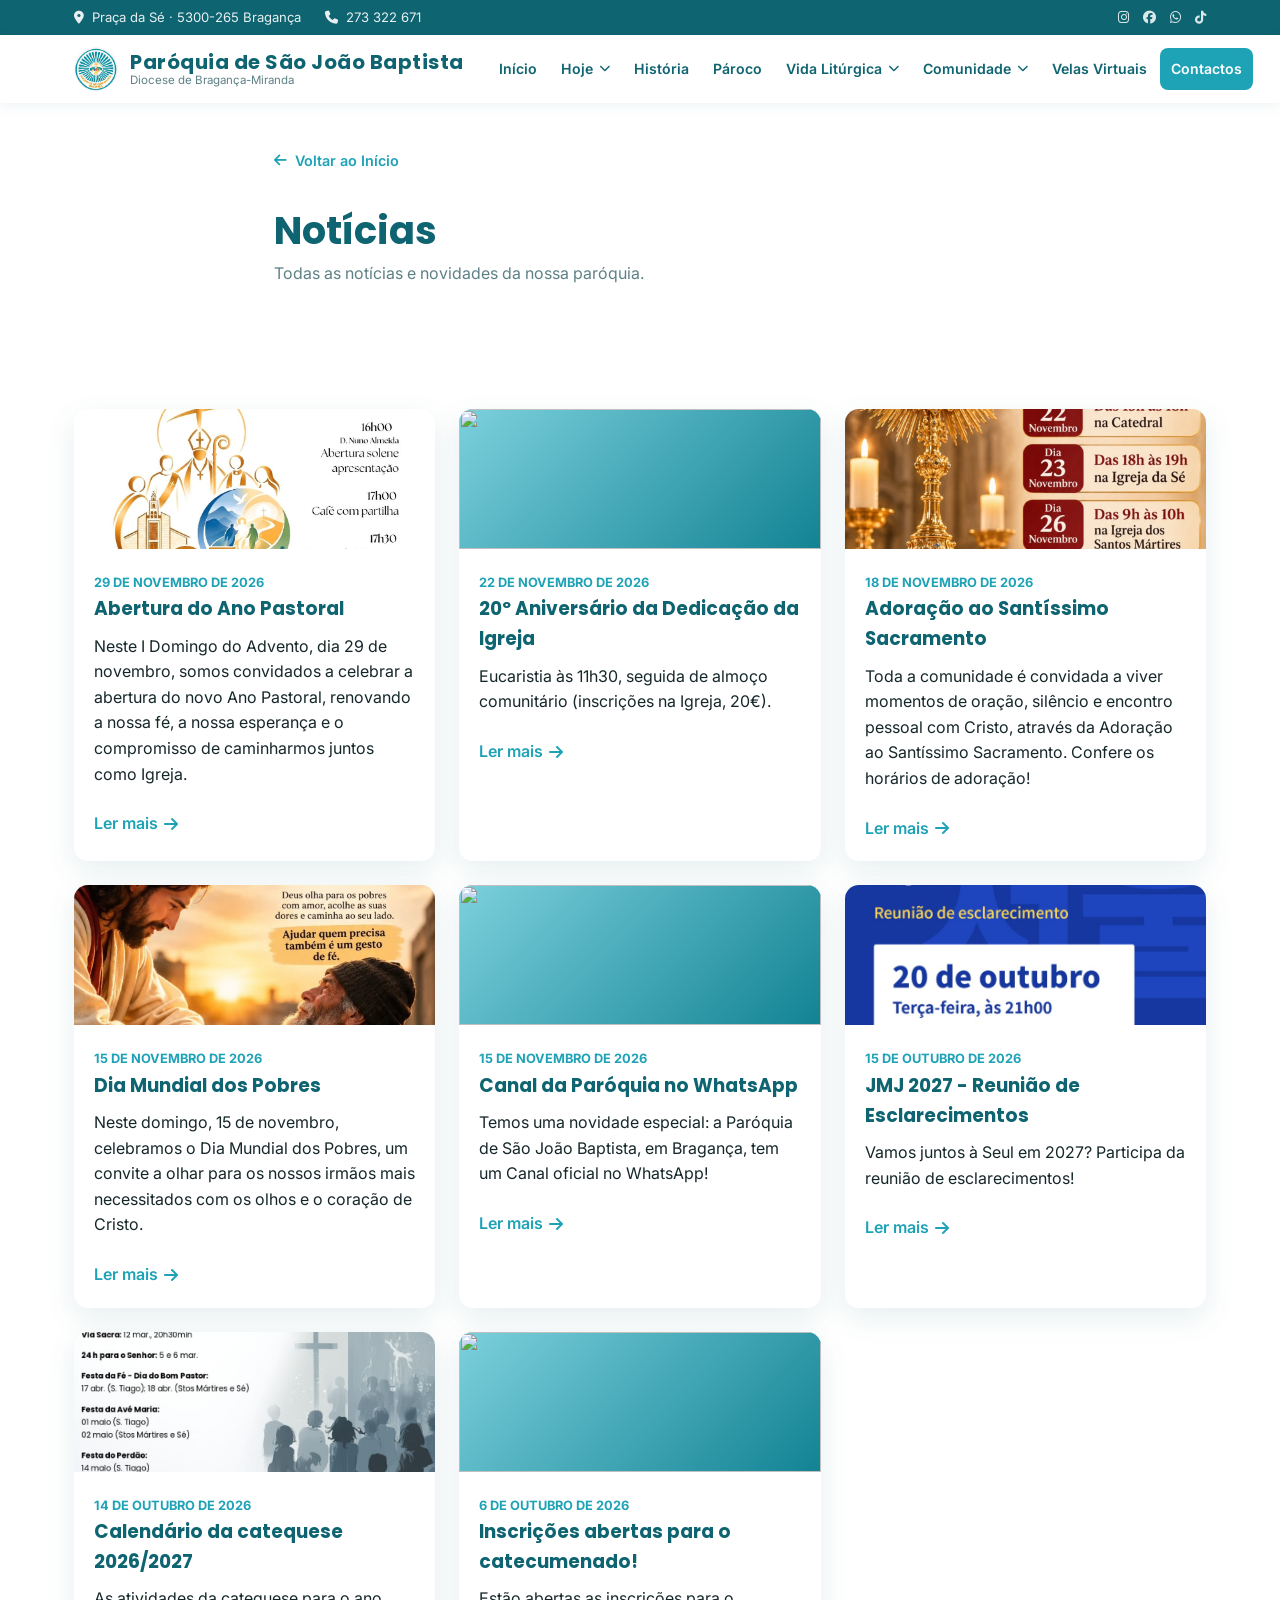
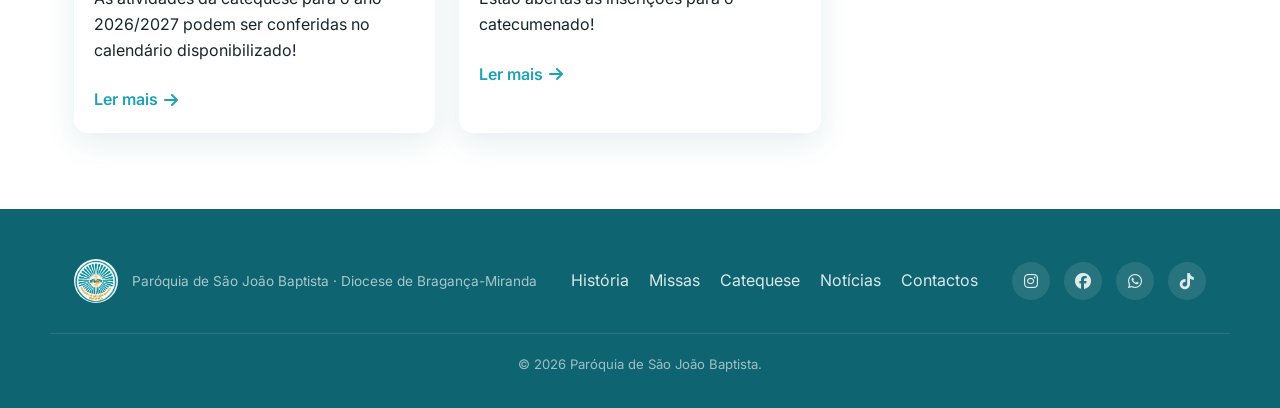
==== commit 27c68bb0: "Publicar notícias" ====
--- a/noticias/index.html
+++ b/noticias/index.html
@@ -5,7 +5,8 @@
 <meta name="viewport" content="width=device-width, initial-scale=1.0">
 <title>Notícias &middot; Paróquia de São João Baptista</title>
 <meta name="description" content="Todas as notícias e novidades da Paróquia de São João Baptista.">
-<link rel="icon" href="../assets/img/logo-paroquia.jpg" type="image/jpeg">
+<link rel="icon" href="../assets/img/favicon-paroquia.png" type="image/png">
+<link rel="apple-touch-icon" href="../assets/img/apple-touch-icon-paroquia.png">
 <link rel="preconnect" href="https://fonts.googleapis.com">
 <link href="https://fonts.googleapis.com/css2?family=Poppins:wght@500;600;700;800&family=Inter:wght@400;500;600;700&display=swap" rel="stylesheet">
 <link rel="stylesheet" href="https://cdnjs.cloudflare.com/ajax/libs/font-awesome/6.5.2/css/all.min.css">
@@ -95,6 +96,15 @@
   <div class="container">
     <div class="news-grid">
       <article class="news-card">
+        <div class="news-thumb"><img src="img/2026-11-29-abertura-do-ano-pastoral-1.jpg" alt="" loading="lazy"></div>
+        <div class="news-body">
+          <span class="news-date">29 de novembro de 2026</span>
+          <h3>Abertura do Ano Pastoral</h3>
+          <p>Neste I Domingo do Advento, dia 29 de novembro, somos convidados a celebrar a abertura do novo Ano Pastoral, renovando a nossa fé, a nossa esperança e o compromisso de caminharmos juntos como Igreja.</p>
+          <a href="2026-11-29-abertura-do-ano-pastoral.html" class="news-link">Ler mais <i class="fa-solid fa-arrow-right"></i></a>
+        </div>
+      </article>
+      <article class="news-card">
         <div class="news-thumb"><img src="img/2026-11-22-20o-aniversario-da-dedicacao-da-igreja-1.png" alt="" loading="lazy"></div>
         <div class="news-body">
           <span class="news-date">22 de novembro de 2026</span>
--- a/css/style.css
+++ b/css/style.css
@@ -572,6 +572,102 @@
   gap: 12px;
 }
 .schedule-list i { color: var(--gold-600); }
+.schedule-text { display: flex; flex-direction: column; gap: 3px; }
+.schedule-local { color: var(--gold-900); }
+.schedule-horario { color: var(--text-muted); font-size: 0.92rem; }
+.schedule-horario strong { color: var(--text); }
+
+/* Horário das Missas: texto + cartaz da semana, lado a lado */
+.missas-grid { display: flex; flex-wrap: wrap; gap: 40px; align-items: flex-start; }
+.missas-col-principal { flex: 1 1 420px; min-width: 0; }
+.missas-col-cartaz { flex: 1 1 280px; max-width: 320px; min-width: 0; }
+.missas-col-cartaz .section-title { font-size: 1.15rem; margin-bottom: 14px; }
+.icon-title-sm { width: 38px; height: 38px; font-size: 1.05rem; border-radius: 10px; }
+
+.missas-slideshow-card { width: 100%; position: relative; }
+.missas-slideshow-frame {
+  position: relative;
+  border-radius: 20px;
+  overflow: hidden;
+  box-shadow: var(--shadow);
+  border: 1px solid var(--gold-border);
+  background: var(--white);
+  aspect-ratio: 2 / 3;
+}
+.missas-slideshow-frame img { display: block; width: 100%; height: 100%; object-fit: cover; }
+.missas-day-badge {
+  position: absolute;
+  top: 16px;
+  left: 16px;
+  background: rgba(14,100,112,0.92);
+  color: var(--white);
+  font-family: var(--font-heading);
+  font-weight: 700;
+  font-size: 0.95rem;
+  padding: 7px 16px;
+  border-radius: 30px;
+  letter-spacing: 0.3px;
+}
+.missas-slide-nav {
+  position: absolute;
+  top: 50%;
+  transform: translateY(-50%);
+  width: 32px;
+  height: 32px;
+  border-radius: 50%;
+  border: none;
+  background: rgba(255,255,255,0.9);
+  color: var(--gold-900);
+  box-shadow: var(--shadow);
+  cursor: pointer;
+  display: flex;
+  align-items: center;
+  justify-content: center;
+}
+.missas-slide-nav:hover { background: var(--gold-800); color: var(--white); }
+.missas-slide-prev { left: 8px; }
+.missas-slide-next { right: 8px; }
+.missas-dots { display: flex; justify-content: center; gap: 8px; margin-top: 14px; }
+.missas-dot {
+  width: 10px;
+  height: 10px;
+  border-radius: 50%;
+  border: none;
+  background: var(--gold-200);
+  cursor: pointer;
+  padding: 0;
+}
+.missas-dot.is-active { background: var(--gold-800); }
+.missas-empty { color: var(--text-muted); font-size: 0.9rem; }
+
+/* Confissões: cartaz ilustrado + horário em texto, lado a lado */
+.confissoes-grid { display: flex; flex-wrap: wrap; gap: 40px; align-items: flex-start; }
+.confissoes-col-cartaz { flex: 1 1 360px; max-width: 420px; min-width: 0; }
+.confissoes-col-principal { flex: 1 1 420px; min-width: 0; }
+.confissoes-img-card {
+  position: relative;
+  border-radius: 20px;
+  overflow: hidden;
+  box-shadow: var(--shadow);
+  border: 1px solid var(--gold-border);
+  background: var(--white);
+}
+.confissoes-img-card img { display: block; width: 100%; height: auto; }
+
+/* Adoração: horário em texto + foto, lado a lado */
+.adoracao-grid { display: flex; flex-wrap: wrap; gap: 40px; align-items: flex-start; }
+.adoracao-col-principal { flex: 1 1 420px; min-width: 0; }
+.adoracao-col-imagem { flex: 1 1 360px; max-width: 420px; min-width: 0; }
+.adoracao-img-card {
+  position: relative;
+  border-radius: 20px;
+  overflow: hidden;
+  box-shadow: var(--shadow);
+  border: 1px solid var(--gold-border);
+  background: var(--white);
+}
+.adoracao-img-card img { display: block; width: 100%; height: auto; }
+.adoracao-cards-grid { display: grid; grid-template-columns: repeat(2, minmax(0, 1fr)); gap: 20px; }
 
 /* Info card rows (Confissões / Adoração) — carrossel */
 .info-card {
@@ -585,6 +681,8 @@
 }
 .info-card:hover { transform: translateY(-6px); }
 .info-card i { font-size: 1.8rem; color: var(--gold-800); margin-bottom: 12px; }
+.info-card p { color: var(--text-muted); font-size: 0.92rem; margin: 0; }
+.info-card p strong { color: var(--text); }
 
 /* Accordion (Catequese) */
 .accordion { display: flex; flex-direction: column; gap: 10px; margin-top: 24px; }
@@ -1058,11 +1156,38 @@
   .news-grid { grid-template-columns: 1fr; }
   .gallery-grid { grid-template-columns: repeat(2, 1fr); }
   .footer-inner { flex-direction: column; text-align: center; }
+  .schedule-list {
+    display: grid;
+    grid-template-columns: repeat(2, minmax(0, 1fr));
+    gap: 14px;
+  }
   .schedule-list li {
-    overflow-x: auto;
-    white-space: nowrap;
-    scrollbar-width: none;
+    flex-direction: column;
+    align-items: center;
+    text-align: center;
+    justify-content: center;
+    gap: 10px;
+    white-space: normal;
+    overflow-x: visible;
+    padding: 20px 14px;
   }
-  .schedule-list li::-webkit-scrollbar { display: none; }
-  .schedule-list li i { flex-shrink: 0; }
-}
+  .schedule-list li i { flex-shrink: 0; font-size: 1.6rem; }
+  .schedule-list .schedule-text { align-items: center; gap: 4px; }
+  .schedule-local { font-size: 0.95rem; }
+
+  /* Confissões / Adoração: no telemóvel, a imagem troca de posição
+     com o quadro de horários (mantém-se ao lado no desktop). */
+  .confissoes-col-principal { order: -1; }
+  .adoracao-col-imagem { order: -1; }
+
+  /* Cartaz da semana: centrado no telemóvel — a coluna tem max-width
+     e por defeito ficava encostada à esquerda, com espaço vazio à
+     direita (fica alinhado à esquerda, como o resto, no desktop). */
+  .missas-col-cartaz {
+    width: 100%;
+    max-width: 320px;
+    margin: 0 auto;
+    text-align: center;
+  }
+  .missas-col-cartaz .section-title { justify-content: center; }
+}
